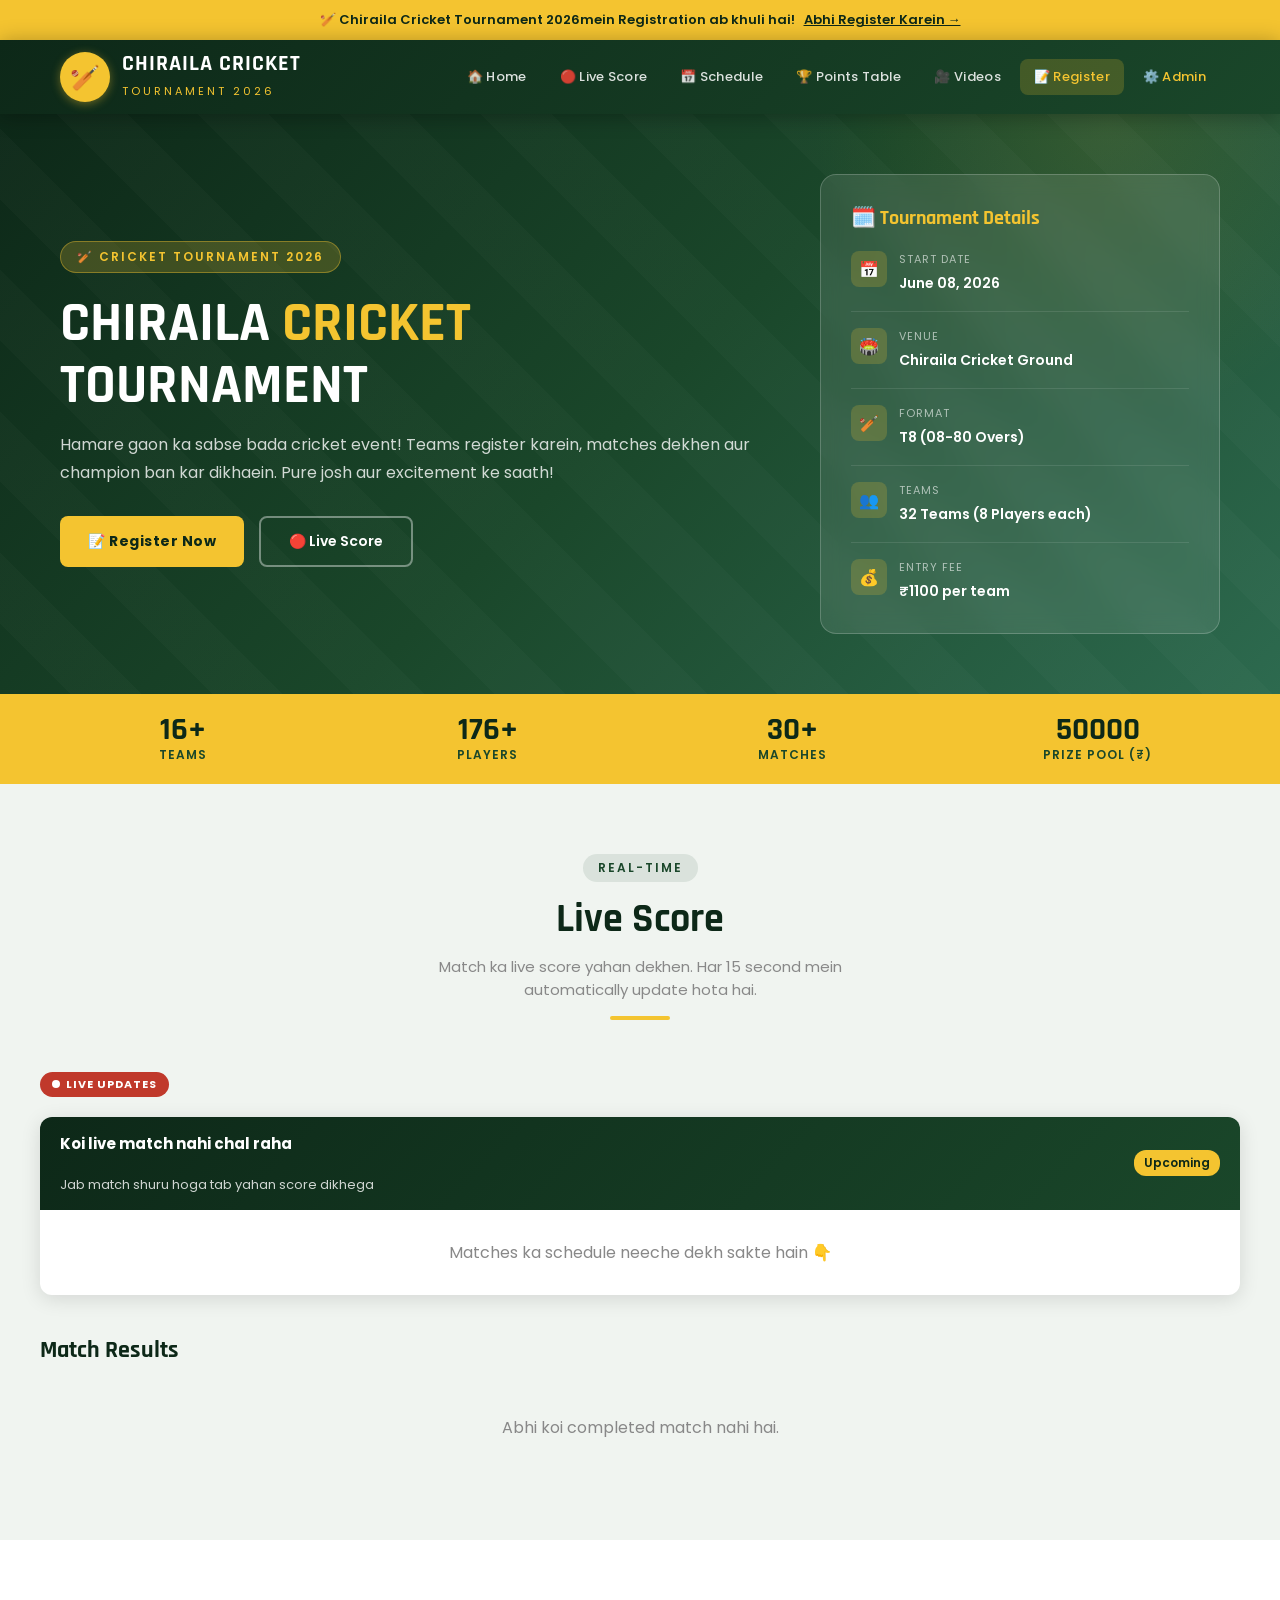
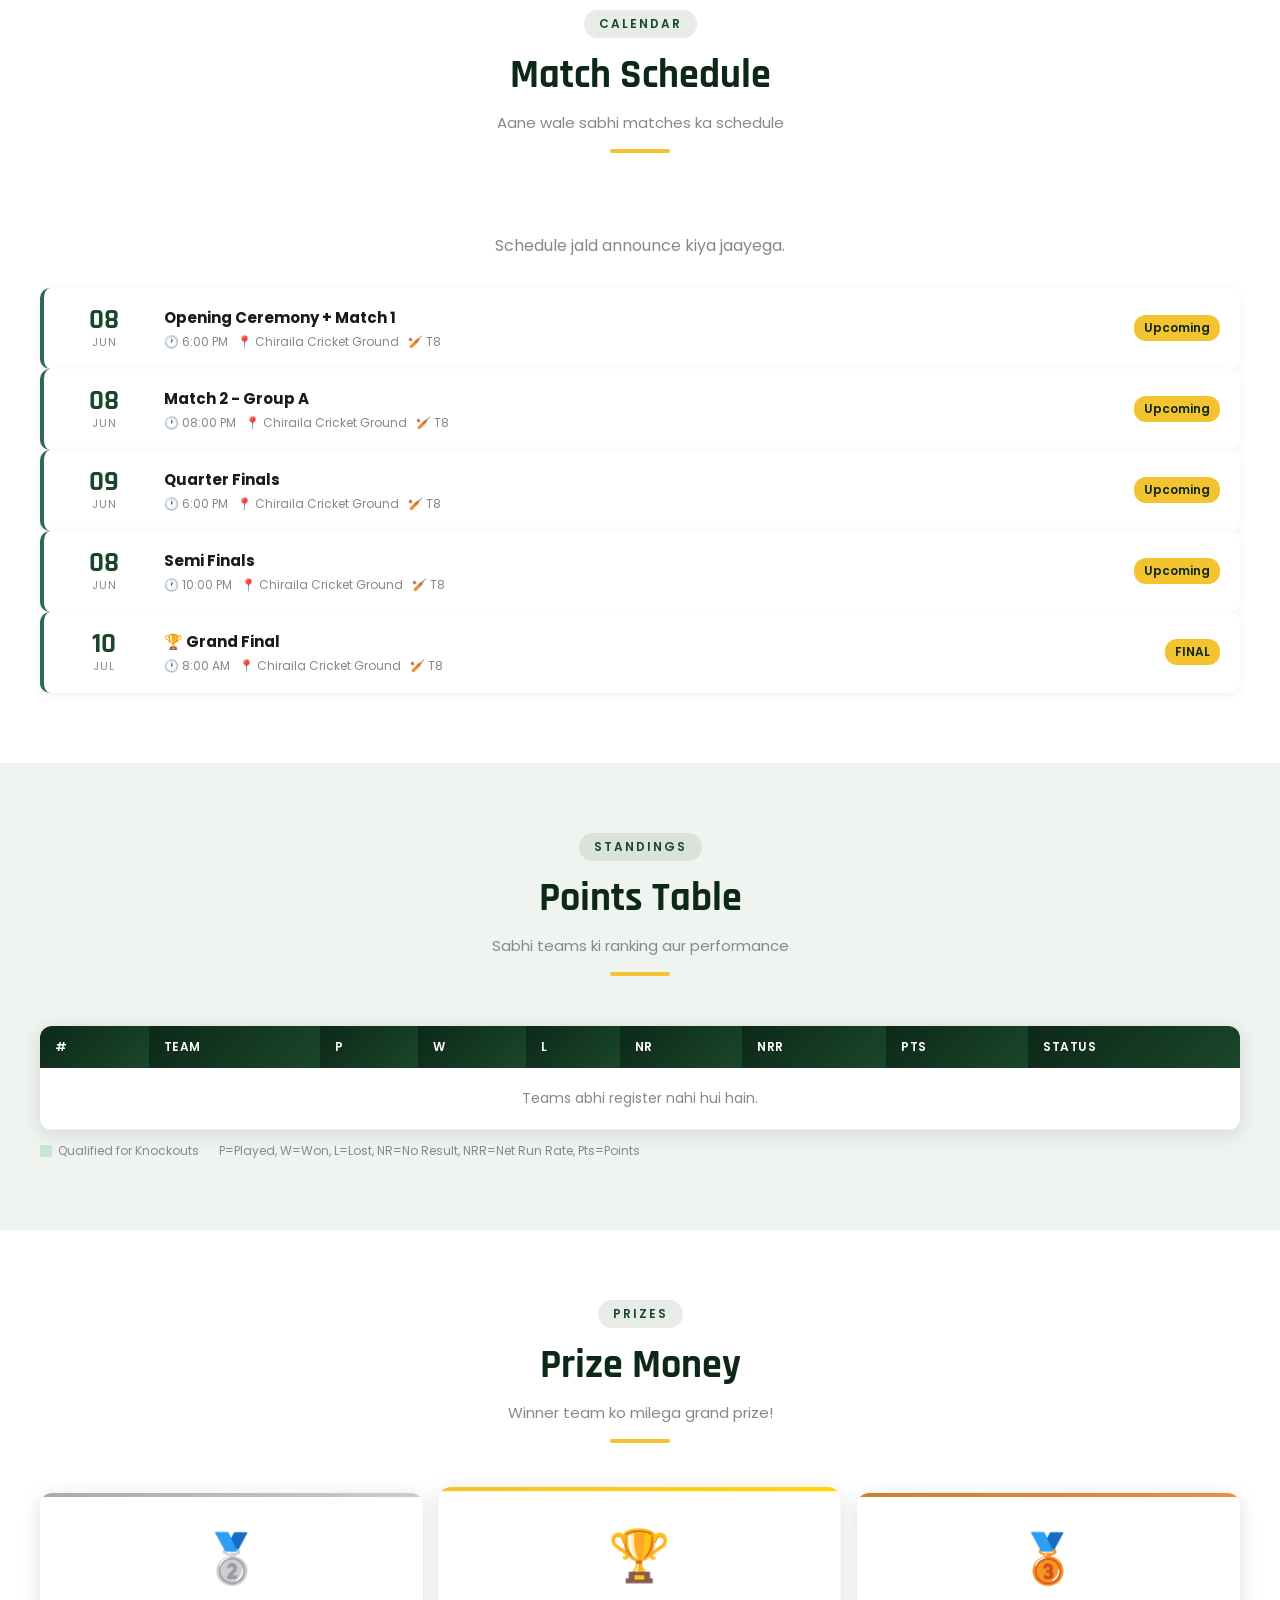
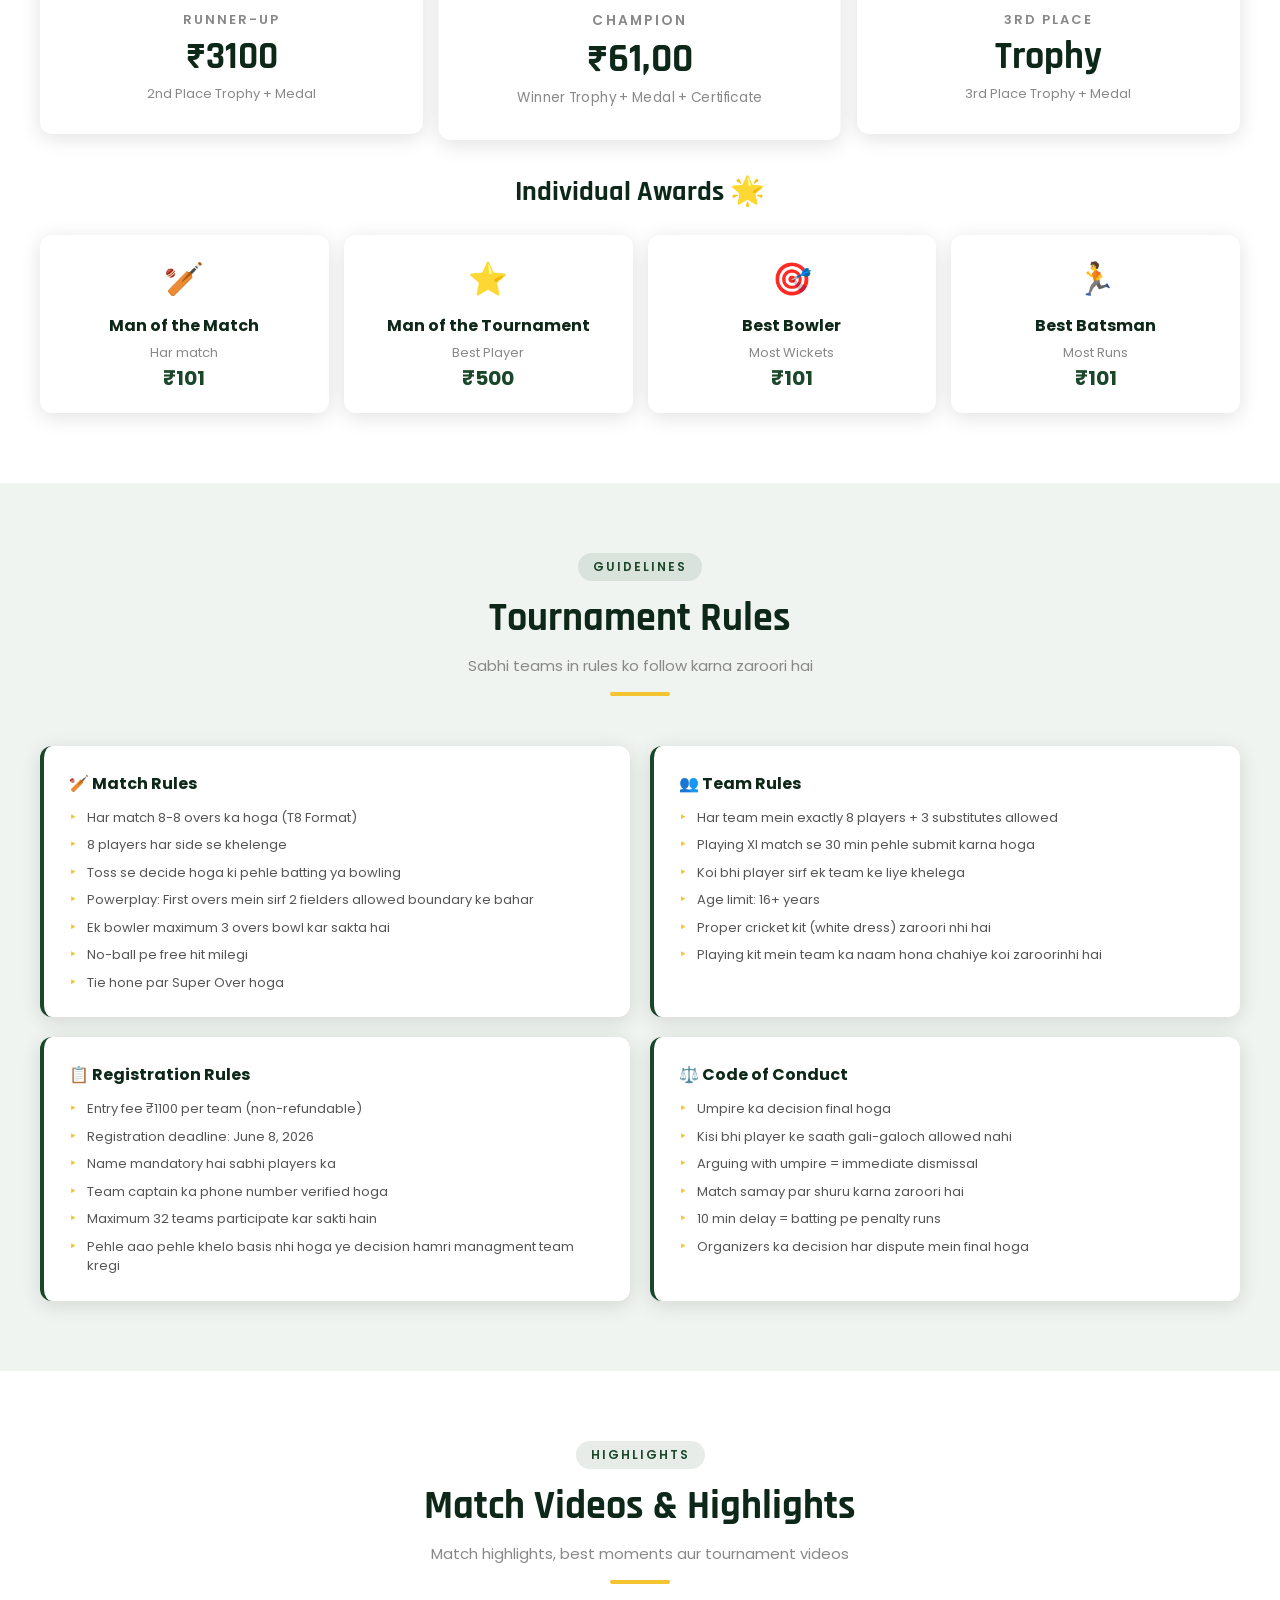
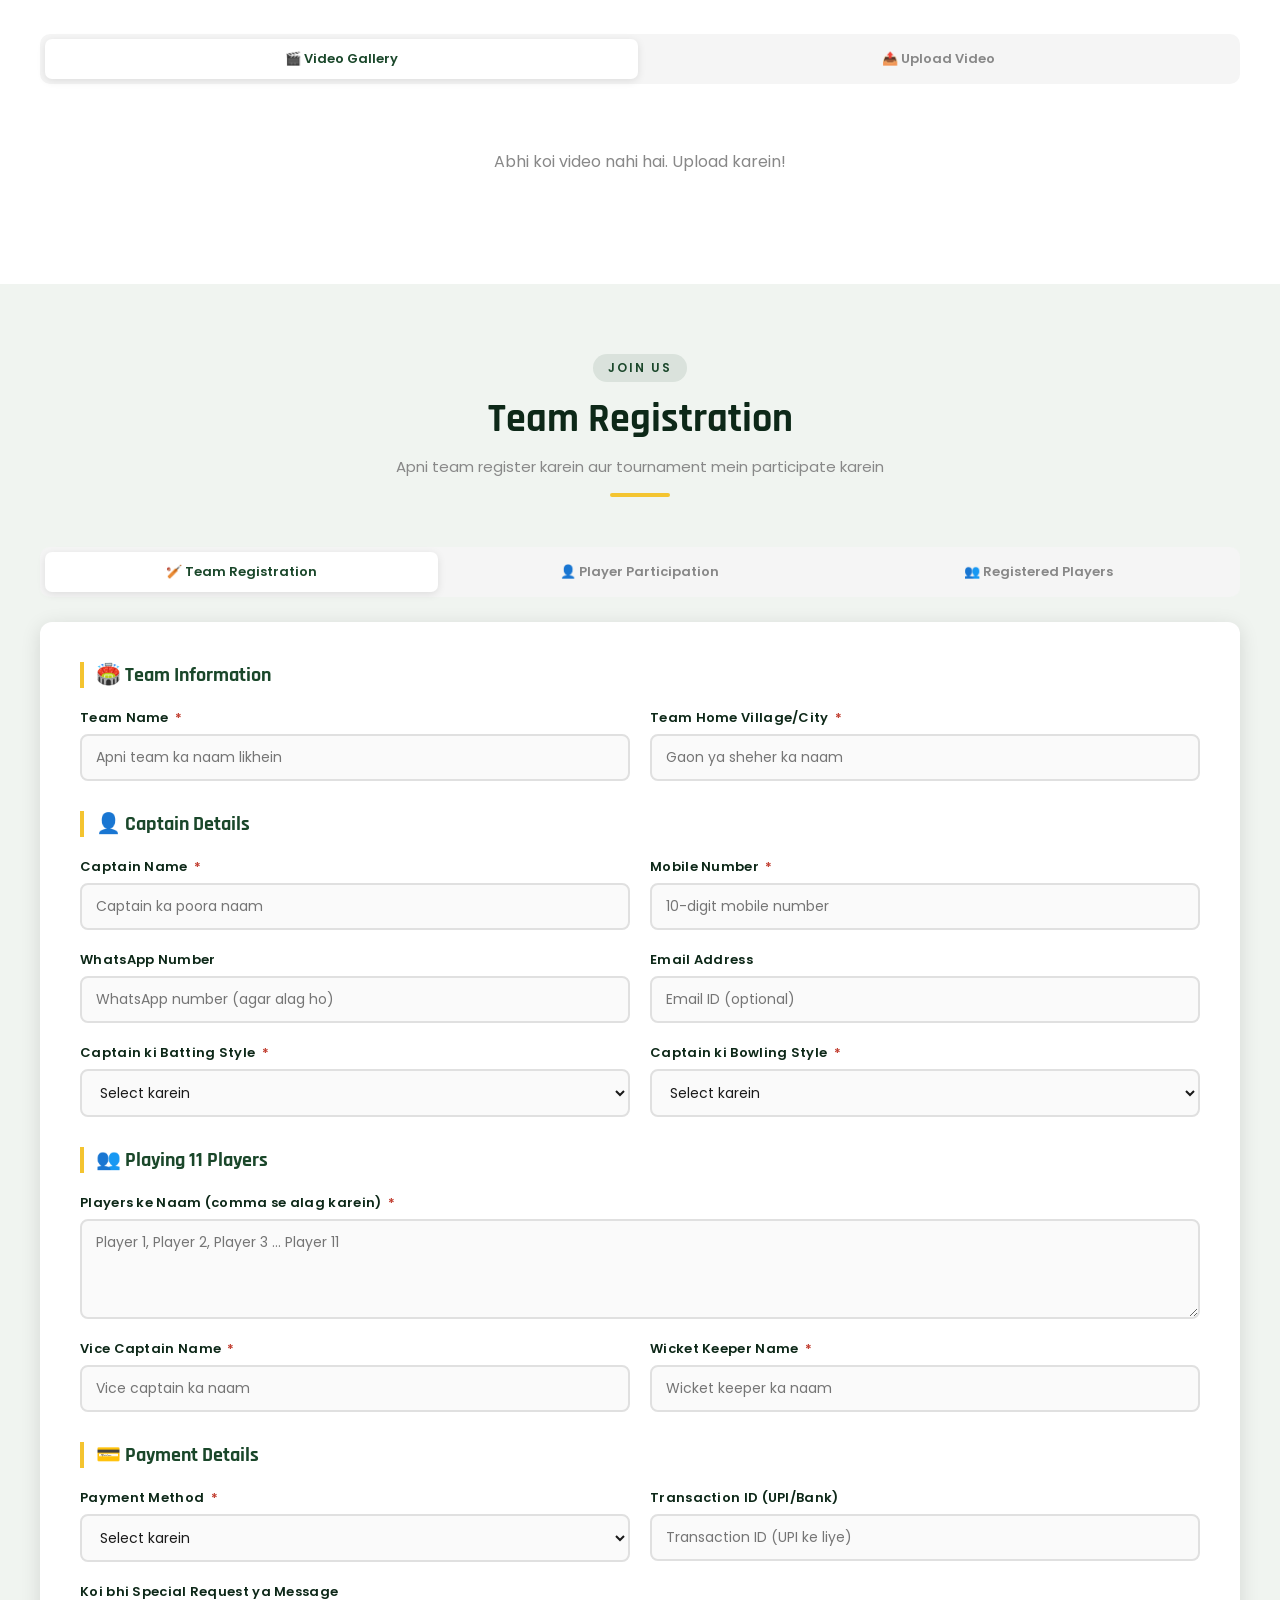
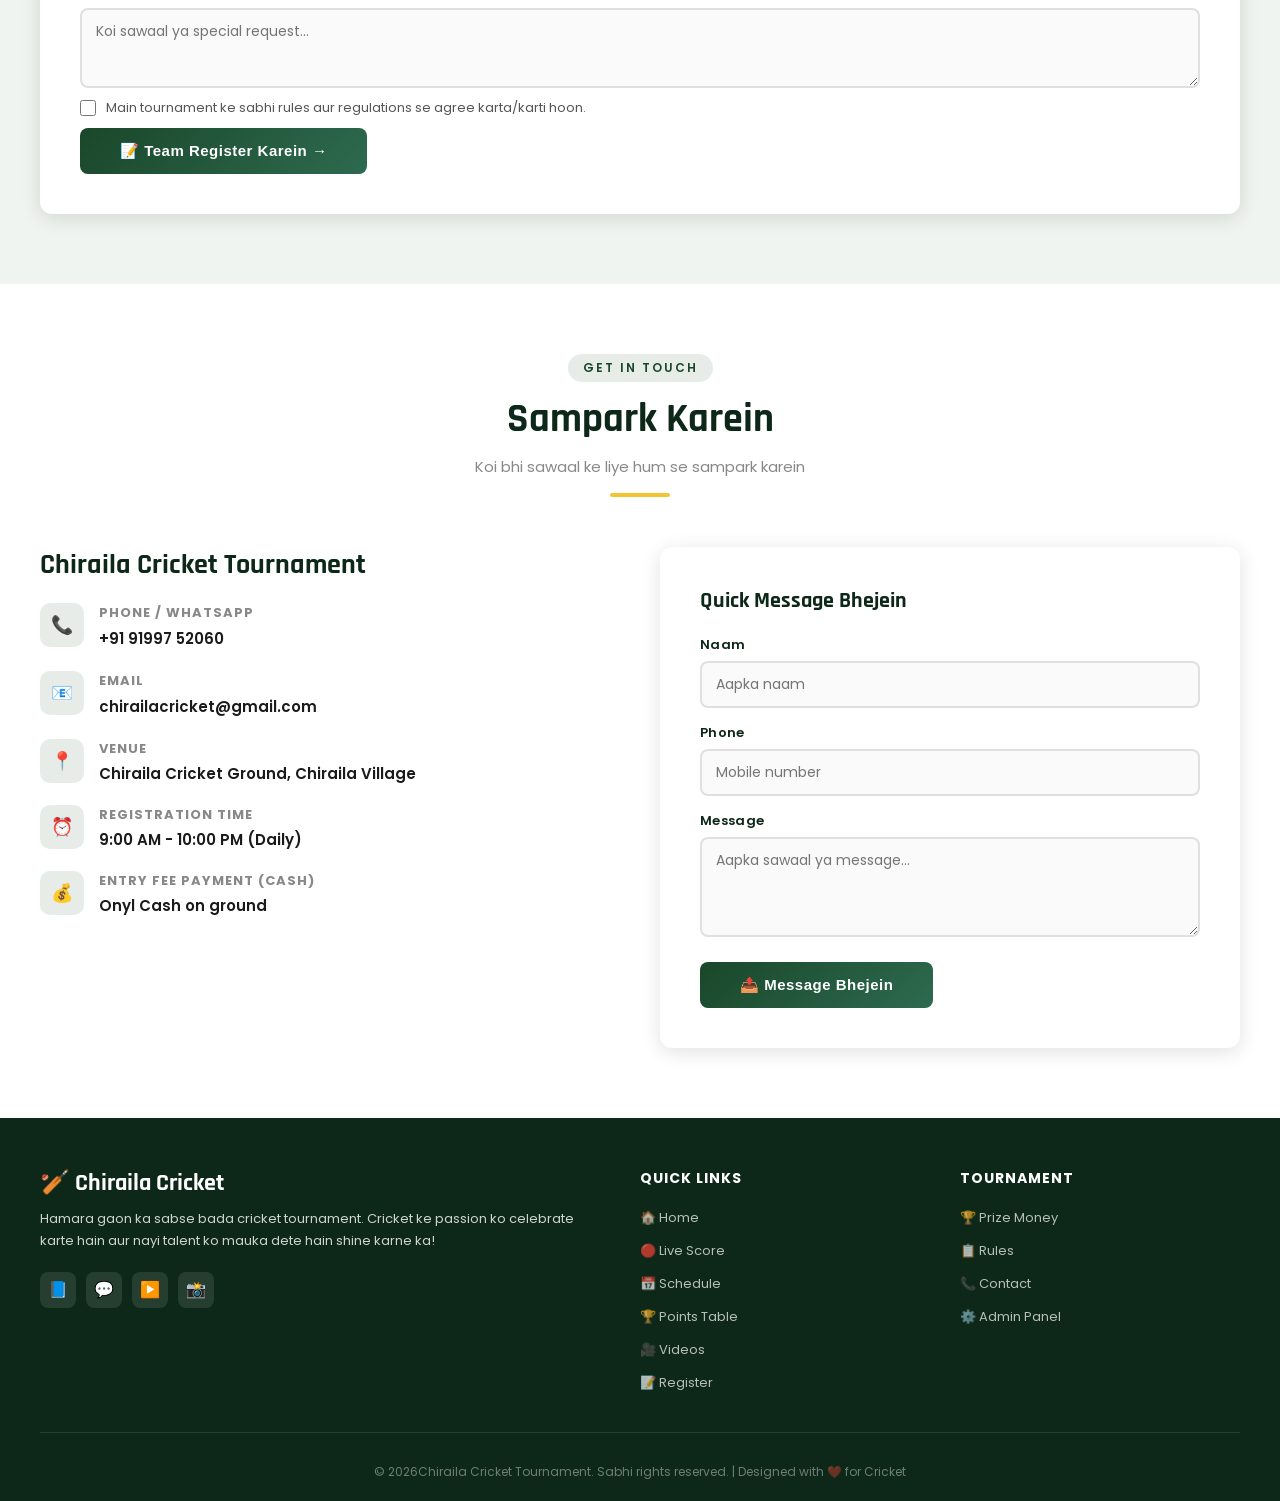
==== index.html @ 3ef4a29c "Initial commit: Chiraila Cricket Tournament 2026 website - Homepage with live score, schedule, point" ====
<!DOCTYPE html>
<html lang="hi">
<head>
  <meta charset="UTF-8" />
  <meta name="viewport" content="width=device-width, initial-scale=1.0" />
  <title>Chiraila Cricket Tournament 2026</title>
  <link rel="stylesheet" href="style.css" />
  <link rel="icon" href="data:image/svg+xml,<svg xmlns='http://www.w3.org/2000/svg' viewBox='0 0 100 100'><text y='.9em' font-size='90'>🏏</text></svg>" />
</head>
<body>

<!-- ANNOUNCE BAR -->
<div class="announce-bar">
  🏏 Chiraila Cricket Tournament 2026mein Registration ab khuli hai! &nbsp;
  <a href="#register">Abhi Register Karein →</a>
</div>

<!-- NAVBAR -->
<nav class="navbar">
  <div class="nav-container">
    <a href="index.html" class="nav-logo">
      <div class="logo-icon">🏏</div>
      <div class="logo-text">
        <h1>CHIRAILA CRICKET</h1>
        <span>Tournament 2026</span>
      </div>
    </a>
    <ul class="nav-menu">
      <li><a href="#home" class="active">🏠 Home</a></li>
      <li><a href="#live">🔴 Live Score</a></li>
      <li><a href="#schedule">📅 Schedule</a></li>
      <li><a href="#points">🏆 Points Table</a></li>
      <li><a href="#videos">🎥 Videos</a></li>
      <li><a href="#register">📝 Register</a></li>
      <li><a href="admin.html" style="color:#f4c430">⚙️ Admin</a></li>
    </ul>
    <div class="hamburger">
      <span></span><span></span><span></span>
    </div>
  </div>
</nav>

<!-- HERO SECTION -->
<section class="hero" id="home">
  <div class="hero-pattern"></div>
  <div class="hero-content">
    <div class="hero-text">
      <div class="hero-badge">🏏 Cricket Tournament 2026</div>
      <h1>CHIRAILA <span>CRICKET</span><br>TOURNAMENT</h1>
      <p>Hamare gaon ka sabse bada cricket event! Teams register karein, matches dekhen aur champion ban kar dikhaein. Pure josh aur excitement ke saath!</p>
      <div class="hero-buttons">
        <a href="#register" class="btn-primary">📝 Register Now</a>
        <a href="#live" class="btn-secondary">🔴 Live Score</a>
      </div>
    </div>
    <div class="hero-card">
      <h3>🗓️ Tournament Details</h3>
      <div class="info-item">
        <div class="info-icon">📅</div>
        <div class="info-text">
          <label>Start Date</label>
          <span>June 08, 2026</span>
        </div>
      </div>
      <div class="info-item">
        <div class="info-icon">🏟️</div>
        <div class="info-text">
          <label>Venue</label>
          <span>Chiraila Cricket Ground</span>
        </div>
      </div>
      <div class="info-item">
        <div class="info-icon">🏏</div>
        <div class="info-text">
          <label>Format</label>
          <span>T8 (08-80 Overs)</span>
        </div>
      </div>
      <div class="info-item">
        <div class="info-icon">👥</div>
        <div class="info-text">
          <label>Teams</label>
          <span>32 Teams (8 Players each)</span>
        </div>
      </div>
      <div class="info-item">
        <div class="info-icon">💰</div>
        <div class="info-text">
          <label>Entry Fee</label>
          <span>₹1100 per team</span>
        </div>
      </div>
    </div>
  </div>
</section>

<!-- STATS BAR -->
<div class="stats-bar">
  <div class="stats-container">
    <div class="stat-item">
      <div class="stat-number" data-count="16" data-suffix="+">0</div>
      <div class="stat-label">Teams</div>
    </div>
    <div class="stat-item">
      <div class="stat-number" data-count="176" data-suffix="+">0</div>
      <div class="stat-label">Players</div>
    </div>
    <div class="stat-item">
      <div class="stat-number" data-count="30" data-suffix="+">0</div>
      <div class="stat-label">Matches</div>
    </div>
    <div class="stat-item">
      <div class="stat-number" data-count="50000">0</div>
      <div class="stat-label">Prize Pool (₹)</div>
    </div>
  </div>
</div>

<!-- LIVE SCORE SECTION -->
<section class="section" id="live">
  <div class="container">
    <div class="section-header">
      <span class="section-tag">Real-Time</span>
      <h2>Live Score</h2>
      <p>Match ka live score yahan dekhen. Har 15 second mein automatically update hota hai.</p>
      <div class="divider"></div>
    </div>

    <div class="live-badge">
      <div class="live-dot"></div>
      LIVE UPDATES
    </div>

    <div id="liveScores">
      <!-- Loaded by JS -->
    </div>

    <div class="tabs-wrapper" style="margin-top:40px">
      <div class="section-header" style="text-align:left;margin-bottom:20px">
        <h3 style="font-family:'Rajdhani',sans-serif;font-size:24px;color:var(--primary-dark)">Match Results</h3>
      </div>
      <div id="allMatches">
        <!-- Loaded by JS -->
      </div>
    </div>
  </div>
</section>

<!-- SCHEDULE SECTION -->
<section class="section section-alt" id="schedule">
  <div class="container">
    <div class="section-header">
      <span class="section-tag">Calendar</span>
      <h2>Match Schedule</h2>
      <p>Aane wale sabhi matches ka schedule</p>
      <div class="divider"></div>
    </div>
    <div class="schedule-list" id="scheduleList">
      <!-- Loaded by JS, default shown if empty -->
    </div>

    <!-- Default schedule if none in localStorage -->
    <div id="defaultSchedule">
      <div class="schedule-item">
        <div class="schedule-date">
          <div class="day">08</div>
          <div class="month">Jun</div>
        </div>
        <div class="schedule-match">
          <h4>Opening Ceremony + Match 1</h4>
          <p>🕐 6:00 PM &nbsp; 📍 Chiraila Cricket Ground &nbsp; 🏏 T8</p>
        </div>
        <span class="match-status status-upcoming">Upcoming</span>
      </div>
      <div class="schedule-item">
        <div class="schedule-date">
          <div class="day">08</div>
          <div class="month">Jun</div>
        </div>
        <div class="schedule-match">
          <h4>Match 2 - Group A</h4>
          <p>🕐 08:00 PM &nbsp; 📍 Chiraila Cricket Ground &nbsp; 🏏 T8</p>
        </div>
        <span class="match-status status-upcoming">Upcoming</span>
      </div>
      <div class="schedule-item">
        <div class="schedule-date">
          <div class="day">09</div>
          <div class="month">Jun</div>
        </div>
        <div class="schedule-match">
          <h4>Quarter Finals</h4>
          <p>🕐 6:00 PM &nbsp; 📍 Chiraila Cricket Ground &nbsp; 🏏 T8</p>
        </div>
        <span class="match-status status-upcoming">Upcoming</span>
      </div>
      <div class="schedule-item">
        <div class="schedule-date">
          <div class="day">08</div>
          <div class="month">Jun</div>
        </div>
        <div class="schedule-match">
          <h4>Semi Finals</h4>
          <p>🕐 10:00 PM &nbsp; 📍 Chiraila Cricket Ground &nbsp; 🏏 T8</p>
        </div>
        <span class="match-status status-upcoming">Upcoming</span>
      </div>
      <div class="schedule-item">
        <div class="schedule-date">
          <div class="day">10</div>
          <div class="month">Jul</div>
        </div>
        <div class="schedule-match">
          <h4>🏆 Grand Final</h4>
          <p>🕐 8:00 AM &nbsp; 📍 Chiraila Cricket Ground &nbsp; 🏏 T8</p>
        </div>
        <span class="match-status status-upcoming">FINAL</span>
      </div>
    </div>
  </div>
</section>

<!-- POINTS TABLE -->
<section class="section" id="points">
  <div class="container">
    <div class="section-header">
      <span class="section-tag">Standings</span>
      <h2>Points Table</h2>
      <p>Sabhi teams ki ranking aur performance</p>
      <div class="divider"></div>
    </div>
    <div class="form-card" style="padding:0;overflow:hidden">
      <table class="points-table">
        <thead>
          <tr>
            <th>#</th>
            <th>Team</th>
            <th>P</th>
            <th>W</th>
            <th>L</th>
            <th>NR</th>
            <th>NRR</th>
            <th>Pts</th>
            <th>Status</th>
          </tr>
        </thead>
        <tbody id="pointsTableBody">
          <tr>
            <td colspan="9" style="text-align:center;color:#888;padding:30px">
              Teams register hone ke baad points table yahan dikhega.<br>
              <a href="admin.html" style="color:var(--primary)">Admin panel</a> se teams add karein.
            </td>
          </tr>
        </tbody>
      </table>
    </div>
    <div style="margin-top:12px;font-size:12px;color:#888;display:flex;gap:20px;align-items:center">
      <span style="display:flex;align-items:center;gap:6px"><span style="width:12px;height:12px;background:rgba(39,174,96,0.2);border-radius:2px;display:inline-block"></span> Qualified for Knockouts</span>
      <span>P=Played, W=Won, L=Lost, NR=No Result, NRR=Net Run Rate, Pts=Points</span>
    </div>
  </div>
</section>

<!-- PRIZE SECTION -->
<section class="section section-alt" id="prize">
  <div class="container">
    <div class="section-header">
      <span class="section-tag">Prizes</span>
      <h2>Prize Money</h2>
      <p>Winner team ko milega grand prize!</p>
      <div class="divider"></div>
    </div>
    <div class="prize-grid">
      <div class="prize-card silver">
        <div class="prize-trophy">🥈</div>
        <div class="prize-position">Runner-Up</div>
        <div class="prize-amount">₹3100</div>
        <div class="prize-desc">2nd Place Trophy + Medal</div>
      </div>
      <div class="prize-card gold" style="transform:scale(1.05)">
        <div class="prize-trophy">🏆</div>
        <div class="prize-position">Champion</div>
        <div class="prize-amount">₹61,00</div>
        <div class="prize-desc">Winner Trophy + Medal + Certificate</div>
      </div>
      <div class="prize-card bronze">
        <div class="prize-trophy">🥉</div>
        <div class="prize-position">3rd Place</div>
        <div class="prize-amount">Trophy</div>
        <div class="prize-desc">3rd Place Trophy + Medal</div>
      </div>
    </div>

    <!-- Individual Awards -->
    <div style="margin-top:40px">
      <h3 style="font-family:'Rajdhani',sans-serif;font-size:28px;text-align:center;color:var(--primary-dark);margin-bottom:25px">Individual Awards 🌟</h3>
      <div style="display:grid;grid-template-columns:repeat(auto-fit,minmax(200px,1fr));gap:15px">
        <div class="form-card" style="padding:20px;text-align:center">
          <div style="font-size:32px;margin-bottom:10px">🏏</div>
          <h4 style="color:var(--primary-dark);margin-bottom:5px">Man of the Match</h4>
          <p style="font-size:13px;color:#888">Har match</p>
          <div style="font-size:20px;font-weight:700;color:var(--primary)">₹101</div>
        </div>
        <div class="form-card" style="padding:20px;text-align:center">
          <div style="font-size:32px;margin-bottom:10px">⭐</div>
          <h4 style="color:var(--primary-dark);margin-bottom:5px">Man of the Tournament</h4>
          <p style="font-size:13px;color:#888">Best Player</p>
          <div style="font-size:20px;font-weight:700;color:var(--primary)">₹500</div>
        </div>
        <div class="form-card" style="padding:20px;text-align:center">
          <div style="font-size:32px;margin-bottom:10px">🎯</div>
          <h4 style="color:var(--primary-dark);margin-bottom:5px">Best Bowler</h4>
          <p style="font-size:13px;color:#888">Most Wickets</p>
          <div style="font-size:20px;font-weight:700;color:var(--primary)">₹101</div>
        </div>
        <div class="form-card" style="padding:20px;text-align:center">
          <div style="font-size:32px;margin-bottom:10px">🏃</div>
          <h4 style="color:var(--primary-dark);margin-bottom:5px">Best Batsman</h4>
          <p style="font-size:13px;color:#888">Most Runs</p>
          <div style="font-size:20px;font-weight:700;color:var(--primary)">₹101</div>
        </div>
      </div>
    </div>
  </div>
</section>

<!-- RULES SECTION -->
<section class="section" id="rules">
  <div class="container">
    <div class="section-header">
      <span class="section-tag">Guidelines</span>
      <h2>Tournament Rules</h2>
      <p>Sabhi teams in rules ko follow karna zaroori hai</p>
      <div class="divider"></div>
    </div>
    <div class="rules-grid">
      <div class="rule-card">
        <h3>🏏 Match Rules</h3>
        <ul>
          <li>Har match 8-8 overs ka hoga (T8 Format)</li>
          <li>8 players har side se khelenge</li>
          <li>Toss se decide hoga ki pehle batting ya bowling</li>
          <li>Powerplay: First  overs mein sirf 2 fielders allowed boundary ke bahar</li>
          <li>Ek bowler maximum 3 overs bowl kar sakta hai</li>
          <li>No-ball pe free hit milegi</li>
          <li>Tie hone par Super Over hoga</li>
        </ul>
      </div>
      <div class="rule-card">
        <h3>👥 Team Rules</h3>
        <ul>
          <li>Har team mein exactly 8 players + 3 substitutes allowed</li>
          <li>Playing XI match se 30 min pehle submit karna hoga</li>
          <li>Koi bhi player sirf ek team ke liye khelega</li>
          <li>Age limit: 16+ years</li>
          <li>Proper cricket kit (white dress) zaroori nhi hai</li>
          <li>Playing kit mein team ka naam hona chahiye koi zaroorinhi hai</li>
        </ul>
      </div>
      <div class="rule-card">
        <h3>📋 Registration Rules</h3>
        <ul>
          <li>Entry fee ₹1100 per team (non-refundable)</li>
          <li>Registration deadline: June 8, 2026</li>
          <li>Name mandatory hai sabhi players ka</li>
          <li>Team captain ka phone number verified hoga</li>
          <li>Maximum 32 teams participate kar sakti hain</li>
          <li>Pehle aao pehle khelo basis nhi hoga ye decision  hamri managment team kregi</li>
        </ul>
      </div>
      <div class="rule-card">
        <h3>⚖️ Code of Conduct</h3>
        <ul>
          <li>Umpire ka decision final hoga</li>
          <li>Kisi bhi player ke saath gali-galoch allowed nahi</li>
          <li>Arguing with umpire = immediate dismissal</li>
          <li>Match samay par shuru karna zaroori hai</li>
          <li>10 min delay = batting pe penalty runs</li>
          <li>Organizers ka decision har dispute mein final hoga</li>
        </ul>
      </div>
    </div>
  </div>
</section>

<!-- VIDEO SECTION -->
<section class="section section-alt" id="videos">
  <div class="container">
    <div class="section-header">
      <span class="section-tag">Highlights</span>
      <h2>Match Videos & Highlights</h2>
      <p>Match highlights, best moments aur tournament videos</p>
      <div class="divider"></div>
    </div>

    <div class="tabs-wrapper">
      <div class="tabs">
        <button class="tab-btn active" data-tab="tab-gallery">🎬 Video Gallery</button>
        <button class="tab-btn" data-tab="tab-upload">📤 Upload Video</button>
      </div>

      <div id="tab-gallery" class="tab-content active">
        <div class="video-grid" id="videoGallery">
          <!-- Loaded by JS -->
        </div>
      </div>

      <div id="tab-upload" class="tab-content">
        <div class="form-card">
          <div class="form-section-title">📤 Video Upload Karein</div>
          <div class="form-grid">
            <div class="form-group">
              <label>Video Title <span class="required">*</span></label>
              <input type="text" id="videoTitle" placeholder="e.g., Match 1 Highlights - Team A vs Team B" />
            </div>
            <div class="form-group">
              <label>Match Name</label>
              <input type="text" id="videoMatch" placeholder="e.g., Quarter Final" />
            </div>
          </div>
          <div class="upload-zone" id="uploadZone" style="margin-top:20px">
            <input type="file" id="videoInput" accept="video/*" multiple />
            <div class="upload-icon">🎥</div>
            <h3>Video Drag & Drop karein ya Click karein</h3>
            <p>MP4, AVI, MOV supported · Max size: 500MB per video</p>
          </div>
          <div class="success-msg" id="videoSuccess">
            ✅ Video successfully upload ho gaya!
          </div>
        </div>
      </div>
    </div>
  </div>
</section>

<!-- REGISTRATION FORM -->
<section class="section" id="register">
  <div class="container">
    <div class="section-header">
      <span class="section-tag">Join Us</span>
      <h2>Team Registration</h2>
      <p>Apni team register karein aur tournament mein participate karein</p>
      <div class="divider"></div>
    </div>

    <div class="tabs-wrapper">
      <div class="tabs">
        <button class="tab-btn active" data-tab="tab-team">🏏 Team Registration</button>
        <button class="tab-btn" data-tab="tab-player">👤 Player Participation</button>
        <button class="tab-btn" data-tab="tab-registered">👥 Registered Players</button>
      </div>

      <!-- TEAM REGISTRATION -->
      <div id="tab-team" class="tab-content active">
        <div class="form-card">
          <form id="registrationForm">
            <div class="form-section-title">🏟️ Team Information</div>
            <div class="form-grid">
              <div class="form-group">
                <label>Team Name <span class="required">*</span></label>
                <input type="text" name="teamName" placeholder="Apni team ka naam likhein" required />
              </div>
              <div class="form-group">
                <label>Team Home Village/City <span class="required">*</span></label>
                <input type="text" name="teamCity" placeholder="Gaon ya sheher ka naam" required />
              </div>
            </div>

            <div class="form-section-title">👤 Captain Details</div>
            <div class="form-grid">
              <div class="form-group">
                <label>Captain Name <span class="required">*</span></label>
                <input type="text" name="captainName" placeholder="Captain ka poora naam" required />
              </div>
              <div class="form-group">
                <label>Mobile Number <span class="required">*</span></label>
                <input type="tel" name="captainPhone" placeholder="10-digit mobile number" pattern="[0-9]{10}" required />
              </div>
              <div class="form-group">
                <label>WhatsApp Number</label>
                <input type="tel" name="whatsapp" placeholder="WhatsApp number (agar alag ho)" />
              </div>
              <div class="form-group">
                <label>Email Address</label>
                <input type="email" name="email" placeholder="Email ID (optional)" />
              </div>
              <div class="form-group">
                <label>Captain ki Batting Style <span class="required">*</span></label>
                <select name="battingStyle" required>
                  <option value="">Select karein</option>
                  <option value="Right Hand">Right Hand</option>
                  <option value="Left Hand">Left Hand</option>
                </select>
              </div>
              <div class="form-group">
                <label>Captain ki Bowling Style <span class="required">*</span></label>
                <select name="bowlingStyle" required>
                  <option value="">Select karein</option>
                  <option value="Right Arm Fast">Right Arm Fast</option>
                  <option value="Right Arm Medium">Right Arm Medium</option>
                  <option value="Right Arm Off Spin">Right Arm Off Spin</option>
                  <option value="Right Arm Leg Spin">Right Arm Leg Spin</option>
                  <option value="Left Arm Fast">Left Arm Fast</option>
                  <option value="Left Arm Medium">Left Arm Medium</option>
                  <option value="Left Arm Spin">Left Arm Spin</option>
                  <option value="Non Bowler">Non Bowler</option>
                </select>
              </div>
            </div>

            <div class="form-section-title">👥 Playing 11 Players</div>
            <div class="form-grid">
              <div class="form-group full-width">
                <label>Players ke Naam (comma se alag karein) <span class="required">*</span></label>
                <textarea name="players" placeholder="Player 1, Player 2, Player 3 ... Player 11" required></textarea>
              </div>
              <div class="form-group">
                <label>Vice Captain Name <span class="required">*</span></label>
                <input type="text" name="viceCaptain" placeholder="Vice captain ka naam" required />
              </div>
              <div class="form-group">
                <label>Wicket Keeper Name <span class="required">*</span></label>
                <input type="text" name="wicketKeeper" placeholder="Wicket keeper ka naam" required />
              </div>
            </div>

            <div class="form-section-title">💳 Payment Details</div>
            <div class="form-grid">
              <div class="form-group">
                <label>Payment Method <span class="required">*</span></label>
                <select name="paymentMethod" required>
                  <option value="">Select karein</option>
                  <option value="UPI">UPI / GPay / PhonePe</option>
                  <option value="Cash">Cash (Ground par aa kar)</option>
                  <option value="Bank Transfer">Bank Transfer</option>
                </select>
              </div>
              <div class="form-group">
                <label>Transaction ID (UPI/Bank)</label>
                <input type="text" name="txnId" placeholder="Transaction ID (UPI ke liye)" />
              </div>
              <div class="form-group full-width">
                <label>Koi bhi Special Request ya Message</label>
                <textarea name="message" placeholder="Koi sawaal ya special request..." style="min-height:80px"></textarea>
              </div>
            </div>

            <div style="display:flex;align-items:center;gap:10px;margin-top:10px">
              <input type="checkbox" id="terms" name="terms" required style="width:16px;height:16px;accent-color:var(--primary)">
              <label for="terms" style="font-size:13px;color:#555">Main tournament ke sabhi rules aur regulations se agree karta/karti hoon.</label>
            </div>

            <button type="submit" class="btn-submit">
              📝 Team Register Karein &rarr;
            </button>
          </form>
          <div class="success-msg" id="regSuccess">
            ✅ Registration successful ho gaya! Aapko call ya WhatsApp karke confirm kiya jaayega.
          </div>
        </div>
      </div>

      <!-- PLAYER PARTICIPATION -->
      <div id="tab-player" class="tab-content">
        <div class="form-card">
          <form id="participationForm">
            <div class="form-section-title">👤 Player Information</div>
            <div class="form-grid">
              <div class="form-group">
                <label>Player ka Poora Naam <span class="required">*</span></label>
                <input type="text" name="playerName" placeholder="Apna poora naam likhein" required />
              </div>
              <div class="form-group">
                <label>Date of Birth <span class="required">*</span></label>
                <input type="date" name="dob" required />
              </div>
              <div class="form-group">
                <label>Mobile Number <span class="required">*</span></label>
                <input type="tel" name="phone" placeholder="10-digit number" pattern="[0-9]{10}" required />
              </div>
              <div class="form-group">
                <label>Village / City <span class="required">*</span></label>
                <input type="text" name="city" placeholder="Apne gaon ya sheher ka naam" required />
              </div>
              <div class="form-group">
                <label>Player Role <span class="required">*</span></label>
                <select name="role" required>
                  <option value="">Select karein</option>
                  <option value="Batsman">Batsman (Balla)</option>
                  <option value="Bowler">Bowler (Gend)</option>
                  <option value="All-Rounder">All-Rounder</option>
                  <option value="Wicket Keeper">Wicket Keeper</option>
                  <option value="Wicket Keeper Batsman">Wicket Keeper + Batsman</option>
                </select>
              </div>
              <div class="form-group">
                <label>Batting Style <span class="required">*</span></label>
                <select name="battingStyle" required>
                  <option value="">Select karein</option>
                  <option value="Right Hand">Right Hand Bat</option>
                  <option value="Left Hand">Left Hand Bat</option>
                </select>
              </div>
              <div class="form-group">
                <label>Bowling Style</label>
                <select name="bowlingStyle">
                  <option value="">Select karein</option>
                  <option value="Right Arm Fast">Right Arm Fast</option>
                  <option value="Right Arm Medium">Right Arm Medium</option>
                  <option value="Right Arm Off Spin">Right Arm Off Spin</option>
                  <option value="Left Arm Spin">Left Arm Spin</option>
                  <option value="Non Bowler">Non Bowler</option>
                </select>
              </div>
              <div class="form-group">
                <label>Jersey Number (Pasandida)</label>
                <input type="number" name="jerseyNumber" placeholder="1-99" min="1" max="99" />
              </div>
              <div class="form-group full-width">
                <label>Pichle Tournaments ka Experience</label>
                <textarea name="experience" placeholder="Pehle kahan kahan khela hai, koi special achievement..." style="min-height:80px"></textarea>
              </div>
              <div class="form-group full-width">
                <label>Apni Team hai ya Individual Entry? <span class="required">*</span></label>
                <select name="entryType" required>
                  <option value="">Select karein</option>
                  <option value="With Team">Meri team already registered hai</option>
                  <option value="Need Team">Mujhe team chahiye (organizer assign karega)</option>
                  <option value="Register Team">Main nai team register karna chahta hoon</option>
                </select>
              </div>
              <div class="form-group">
                <label>Existing Team Name (agar hai)</label>
                <input type="text" name="existingTeam" placeholder="Apni team ka naam (agar already registered)" />
              </div>
            </div>

            <div style="display:flex;align-items:center;gap:10px;margin-top:10px">
              <input type="checkbox" id="terms2" name="terms" required style="width:16px;height:16px;accent-color:var(--primary)">
              <label for="terms2" style="font-size:13px;color:#555">Main tournament ke sabhi rules se agree karta/karti hoon.</label>
            </div>

            <button type="submit" class="btn-submit">
              🏏 Participation Submit Karein &rarr;
            </button>
          </form>
          <div class="success-msg" id="partSuccess">
            ✅ Aapki participation request submit ho gayi! Organizer aapse contact karega.
          </div>
        </div>
      </div>

      <!-- REGISTERED PLAYERS -->
      <div id="tab-registered" class="tab-content">
        <div class="players-grid" id="playersGrid">
          <!-- Loaded by JS -->
        </div>
      </div>
    </div>
  </div>
</section>

<!-- CONTACT SECTION -->
<section class="section section-alt" id="contact">
  <div class="container">
    <div class="section-header">
      <span class="section-tag">Get In Touch</span>
      <h2>Sampark Karein</h2>
      <p>Koi bhi sawaal ke liye hum se sampark karein</p>
      <div class="divider"></div>
    </div>
    <div class="contact-grid">
      <div class="contact-info">
        <h3>Chiraila Cricket Tournament</h3>
        <div class="contact-item">
          <div class="contact-item-icon">📞</div>
          <div class="contact-item-text">
            <h4>Phone / WhatsApp</h4>
            <a href="tel:+919876543210">+91 91997 52060</a>
          </div>
        </div>
        <div class="contact-item">
          <div class="contact-item-icon">📧</div>
          <div class="contact-item-text">
            <h4>Email</h4>
            <a href="mailto:chirailacricket@gmail.com">chirailacricket@gmail.com</a>
          </div>
        </div>
        <div class="contact-item">
          <div class="contact-item-icon">📍</div>
          <div class="contact-item-text">
            <h4>Venue</h4>
            <p>Chiraila Cricket Ground, Chiraila Village</p>
          </div>
        </div>
        <div class="contact-item">
          <div class="contact-item-icon">⏰</div>
          <div class="contact-item-text">
            <h4>Registration Time</h4>
            <p>9:00 AM - 10:00 PM (Daily)</p>
          </div>
        </div>
        <div class="contact-item">
          <div class="contact-item-icon">💰</div>
          <div class="contact-item-text">
            <h4>Entry Fee Payment (Cash)</h4>
            <p>Onyl Cash on ground</p>
          </div>
        </div>
      </div>
      <div class="form-card">
        <h3 style="font-family:'Rajdhani',sans-serif;font-size:22px;color:var(--primary-dark);margin-bottom:20px">Quick Message Bhejein</h3>
        <form onsubmit="sendMessage(event)">
          <div class="form-group" style="margin-bottom:15px">
            <label>Naam</label>
            <input type="text" id="msgName" placeholder="Aapka naam" required />
          </div>
          <div class="form-group" style="margin-bottom:15px">
            <label>Phone</label>
            <input type="tel" id="msgPhone" placeholder="Mobile number" required />
          </div>
          <div class="form-group" style="margin-bottom:15px">
            <label>Message</label>
            <textarea id="msgText" placeholder="Aapka sawaal ya message..." style="min-height:100px"></textarea>
          </div>
          <button type="submit" class="btn-submit">📤 Message Bhejein</button>
        </form>
      </div>
    </div>
  </div>
</section>

<!-- FOOTER -->
<footer>
  <div class="footer-content">
    <div class="footer-grid">
      <div class="footer-brand">
        <h2>🏏 Chiraila Cricket</h2>
        <p>Hamara gaon ka sabse bada cricket tournament. Cricket ke passion ko celebrate karte hain aur nayi talent ko mauka dete hain shine karne ka!</p>
        <div class="social-links">
          <a href="#" title="Facebook">📘</a>
          <a href="#" title="WhatsApp">💬</a>
          <a href="#" title="YouTube">▶️</a>
          <a href="#" title="Instagram">📸</a>
        </div>
      </div>
      <div class="footer-links">
        <h4>Quick Links</h4>
        <ul>
          <li><a href="#home">🏠 Home</a></li>
          <li><a href="#live">🔴 Live Score</a></li>
          <li><a href="#schedule">📅 Schedule</a></li>
          <li><a href="#points">🏆 Points Table</a></li>
          <li><a href="#videos">🎥 Videos</a></li>
          <li><a href="#register">📝 Register</a></li>
        </ul>
      </div>
      <div class="footer-links">
        <h4>Tournament</h4>
        <ul>
          <li><a href="#prize">🏆 Prize Money</a></li>
          <li><a href="#rules">📋 Rules</a></li>
          <li><a href="#contact">📞 Contact</a></li>
          <li><a href="admin.html">⚙️ Admin Panel</a></li>
        </ul>
      </div>
    </div>
    <div class="footer-bottom">
      <p>© 2026Chiraila Cricket Tournament. Sabhi rights reserved. | Designed with ❤️ for Cricket</p>
    </div>
  </div>
</footer>

<!-- VIDEO MODAL -->
<div class="modal-overlay" id="videoModalOverlay">
  <div class="modal" style="max-width:700px;padding:20px">
    <button class="modal-close">✕</button>
    <h3 id="videoModalTitle" style="font-family:'Rajdhani',sans-serif;font-size:22px;color:var(--primary-dark);margin-bottom:15px">Video</h3>
    <video id="modalVideo" controls style="width:100%;border-radius:8px;background:#000"></video>
  </div>
</div>

<!-- SCROLL TO TOP -->
<button class="scroll-top" title="Top par jaein">↑</button>

<script>
function playVideo(url, title) {
  document.getElementById('videoModalTitle').textContent = title;
  const player = document.getElementById('modalVideo');
  player.src = url;
  player.play();
  document.getElementById('videoModalOverlay').classList.add('open');
}

document.querySelector('.modal-close').addEventListener('click', () => {
  document.getElementById('videoModalOverlay').classList.remove('open');
  document.getElementById('modalVideo').pause();
});

function sendMessage(e) {
  e.preventDefault();
  const name = document.getElementById('msgName').value;
  showToast(`${name}, aapka message receive ho gaya! Jald sampark karenge. 📞`);
  e.target.reset();
}
</script>
<script src="script.js"></script>
</body>
</html>
---- style.css ----
/* ===== CHIRAILA CRICKET - MAIN STYLESHEET ===== */

@import url('https://fonts.googleapis.com/css2?family=Rajdhani:wght@400;500;600;700&family=Poppins:wght@300;400;500;600;700&display=swap');

:root {
  --primary: #1a472a;
  --primary-dark: #0d2818;
  --primary-light: #2d6a4f;
  --accent: #f4c430;
  --accent-dark: #d4a017;
  --red: #c0392b;
  --white: #ffffff;
  --light-gray: #f5f5f5;
  --gray: #888;
  --dark: #1a1a1a;
  --card-bg: #ffffff;
  --shadow: 0 4px 20px rgba(0,0,0,0.12);
  --shadow-hover: 0 8px 30px rgba(0,0,0,0.2);
  --border-radius: 12px;
  --transition: all 0.3s ease;
}

* { margin: 0; padding: 0; box-sizing: border-box; }

body {
  font-family: 'Poppins', sans-serif;
  background: #f0f4f0;
  color: var(--dark);
  overflow-x: hidden;
}

/* ===== HEADER / NAVBAR ===== */
.navbar {
  background: linear-gradient(135deg, var(--primary-dark) 0%, var(--primary) 100%);
  padding: 0;
  position: sticky;
  top: 0;
  z-index: 1000;
  box-shadow: 0 2px 20px rgba(0,0,0,0.3);
}

.nav-container {
  max-width: 1200px;
  margin: 0 auto;
  display: flex;
  align-items: center;
  justify-content: space-between;
  padding: 12px 20px;
}

.nav-logo {
  display: flex;
  align-items: center;
  gap: 12px;
  text-decoration: none;
}

.logo-icon {
  width: 50px;
  height: 50px;
  background: var(--accent);
  border-radius: 50%;
  display: flex;
  align-items: center;
  justify-content: center;
  font-size: 24px;
  font-weight: 700;
  color: var(--primary-dark);
  box-shadow: 0 2px 10px rgba(244,196,48,0.4);
}

.logo-text h1 {
  font-family: 'Rajdhani', sans-serif;
  font-size: 22px;
  font-weight: 700;
  color: var(--white);
  letter-spacing: 1px;
  line-height: 1.1;
}

.logo-text span {
  font-size: 11px;
  color: var(--accent);
  letter-spacing: 3px;
  text-transform: uppercase;
}

.nav-menu {
  display: flex;
  list-style: none;
  gap: 5px;
}

.nav-menu a {
  display: flex;
  align-items: center;
  gap: 6px;
  padding: 8px 14px;
  color: rgba(255,255,255,0.85);
  text-decoration: none;
  font-size: 13px;
  font-weight: 500;
  border-radius: 8px;
  transition: var(--transition);
  letter-spacing: 0.3px;
}

.nav-menu a:hover, .nav-menu a.active {
  background: rgba(244,196,48,0.2);
  color: var(--accent);
}

.hamburger {
  display: none;
  flex-direction: column;
  gap: 5px;
  cursor: pointer;
  padding: 5px;
}

.hamburger span {
  width: 25px;
  height: 2px;
  background: var(--white);
  border-radius: 2px;
  transition: var(--transition);
}

/* ===== HERO SECTION ===== */
.hero {
  background: linear-gradient(135deg, var(--primary-dark) 0%, var(--primary) 50%, var(--primary-light) 100%);
  min-height: 500px;
  display: flex;
  align-items: center;
  position: relative;
  overflow: hidden;
}

.hero::before {
  content: '';
  position: absolute;
  top: -50%;
  right: -10%;
  width: 600px;
  height: 600px;
  background: radial-gradient(circle, rgba(244,196,48,0.1) 0%, transparent 70%);
  border-radius: 50%;
}

.hero-pattern {
  position: absolute;
  top: 0; left: 0; right: 0; bottom: 0;
  background-image: repeating-linear-gradient(
    45deg,
    transparent,
    transparent 50px,
    rgba(255,255,255,0.02) 50px,
    rgba(255,255,255,0.02) 100px
  );
}

.hero-content {
  max-width: 1200px;
  margin: 0 auto;
  padding: 60px 20px;
  position: relative;
  z-index: 1;
  display: grid;
  grid-template-columns: 1fr 400px;
  gap: 60px;
  align-items: center;
  width: 100%;
}

.hero-badge {
  display: inline-flex;
  align-items: center;
  gap: 8px;
  background: rgba(244,196,48,0.2);
  border: 1px solid rgba(244,196,48,0.4);
  color: var(--accent);
  padding: 6px 16px;
  border-radius: 20px;
  font-size: 12px;
  font-weight: 600;
  letter-spacing: 2px;
  text-transform: uppercase;
  margin-bottom: 20px;
}

.hero h1 {
  font-family: 'Rajdhani', sans-serif;
  font-size: 56px;
  font-weight: 700;
  color: var(--white);
  line-height: 1.1;
  margin-bottom: 15px;
}

.hero h1 span { color: var(--accent); }

.hero p {
  font-size: 16px;
  color: rgba(255,255,255,0.8);
  margin-bottom: 30px;
  line-height: 1.7;
}

.hero-buttons {
  display: flex;
  gap: 15px;
  flex-wrap: wrap;
}

.btn-primary {
  background: var(--accent);
  color: var(--primary-dark);
  padding: 13px 28px;
  border-radius: 8px;
  font-weight: 700;
  font-size: 14px;
  text-decoration: none;
  border: none;
  cursor: pointer;
  transition: var(--transition);
  display: inline-flex;
  align-items: center;
  gap: 8px;
  letter-spacing: 0.5px;
}

.btn-primary:hover {
  background: var(--accent-dark);
  transform: translateY(-2px);
  box-shadow: 0 5px 20px rgba(244,196,48,0.4);
}

.btn-secondary {
  background: transparent;
  color: var(--white);
  padding: 13px 28px;
  border-radius: 8px;
  font-weight: 600;
  font-size: 14px;
  text-decoration: none;
  border: 2px solid rgba(255,255,255,0.4);
  cursor: pointer;
  transition: var(--transition);
  display: inline-flex;
  align-items: center;
  gap: 8px;
}

.btn-secondary:hover {
  border-color: var(--white);
  background: rgba(255,255,255,0.1);
}

.hero-card {
  background: rgba(255,255,255,0.1);
  backdrop-filter: blur(10px);
  border: 1px solid rgba(255,255,255,0.2);
  border-radius: 16px;
  padding: 30px;
  color: var(--white);
}

.hero-card h3 {
  font-family: 'Rajdhani', sans-serif;
  font-size: 20px;
  color: var(--accent);
  margin-bottom: 20px;
  display: flex;
  align-items: center;
  gap: 8px;
}

.info-item {
  display: flex;
  align-items: flex-start;
  gap: 12px;
  margin-bottom: 16px;
  padding-bottom: 16px;
  border-bottom: 1px solid rgba(255,255,255,0.1);
}

.info-item:last-child { border-bottom: none; margin-bottom: 0; padding-bottom: 0; }

.info-icon {
  width: 36px;
  height: 36px;
  background: rgba(244,196,48,0.2);
  border-radius: 8px;
  display: flex;
  align-items: center;
  justify-content: center;
  font-size: 16px;
  flex-shrink: 0;
}

.info-text label {
  display: block;
  font-size: 11px;
  color: rgba(255,255,255,0.6);
  text-transform: uppercase;
  letter-spacing: 1px;
  margin-bottom: 2px;
}

.info-text span {
  font-size: 14px;
  font-weight: 600;
  color: var(--white);
}

/* ===== STATS BAR ===== */
.stats-bar {
  background: var(--accent);
  padding: 20px;
}

.stats-container {
  max-width: 1200px;
  margin: 0 auto;
  display: grid;
  grid-template-columns: repeat(4, 1fr);
  gap: 20px;
}

.stat-item {
  text-align: center;
}

.stat-number {
  font-family: 'Rajdhani', sans-serif;
  font-size: 32px;
  font-weight: 700;
  color: var(--primary-dark);
  line-height: 1;
}

.stat-label {
  font-size: 12px;
  color: var(--primary);
  font-weight: 600;
  text-transform: uppercase;
  letter-spacing: 1px;
}

/* ===== SECTION STYLES ===== */
.section {
  padding: 70px 20px;
}

.section-alt { background: var(--white); }

.container {
  max-width: 1200px;
  margin: 0 auto;
}

.section-header {
  text-align: center;
  margin-bottom: 50px;
}

.section-tag {
  display: inline-block;
  background: rgba(26,71,42,0.1);
  color: var(--primary);
  padding: 5px 15px;
  border-radius: 20px;
  font-size: 12px;
  font-weight: 600;
  letter-spacing: 2px;
  text-transform: uppercase;
  margin-bottom: 12px;
}

.section-header h2 {
  font-family: 'Rajdhani', sans-serif;
  font-size: 40px;
  font-weight: 700;
  color: var(--primary-dark);
  margin-bottom: 10px;
}

.section-header p {
  font-size: 15px;
  color: var(--gray);
  max-width: 500px;
  margin: 0 auto;
}

.divider {
  width: 60px;
  height: 4px;
  background: var(--accent);
  margin: 15px auto 0;
  border-radius: 2px;
}

/* ===== LIVE SCORE SECTION ===== */
.live-badge {
  display: inline-flex;
  align-items: center;
  gap: 6px;
  background: var(--red);
  color: white;
  padding: 4px 12px;
  border-radius: 20px;
  font-size: 11px;
  font-weight: 700;
  letter-spacing: 1px;
  text-transform: uppercase;
  margin-bottom: 20px;
}

.live-dot {
  width: 8px;
  height: 8px;
  background: white;
  border-radius: 50%;
  animation: pulse 1s infinite;
}

@keyframes pulse {
  0%, 100% { opacity: 1; }
  50% { opacity: 0.3; }
}

.scorecard {
  background: var(--card-bg);
  border-radius: var(--border-radius);
  box-shadow: var(--shadow);
  overflow: hidden;
  margin-bottom: 20px;
}

.scorecard-header {
  background: linear-gradient(135deg, var(--primary-dark), var(--primary));
  padding: 15px 20px;
  display: flex;
  justify-content: space-between;
  align-items: center;
}

.match-info {
  color: rgba(255,255,255,0.8);
  font-size: 13px;
}

.match-info strong {
  color: var(--white);
  font-size: 15px;
  display: block;
}

.match-status {
  font-size: 12px;
  padding: 4px 10px;
  border-radius: 12px;
  font-weight: 600;
}

.status-live { background: var(--red); color: white; }
.status-completed { background: #27ae60; color: white; }
.status-upcoming { background: var(--accent); color: var(--primary-dark); }

.scorecard-body {
  padding: 20px;
}

.teams-score {
  display: grid;
  grid-template-columns: 1fr auto 1fr;
  gap: 20px;
  align-items: center;
  margin-bottom: 15px;
}

.team-score {
  text-align: center;
}

.team-name {
  font-weight: 700;
  font-size: 16px;
  color: var(--primary-dark);
  margin-bottom: 5px;
}

.team-runs {
  font-family: 'Rajdhani', sans-serif;
  font-size: 36px;
  font-weight: 700;
  color: var(--primary);
  line-height: 1;
}

.team-overs {
  font-size: 12px;
  color: var(--gray);
  margin-top: 4px;
}

.vs-badge {
  background: var(--light-gray);
  color: var(--gray);
  padding: 8px 12px;
  border-radius: 8px;
  font-weight: 700;
  font-size: 14px;
}

.match-result {
  text-align: center;
  padding: 10px;
  background: rgba(26,71,42,0.05);
  border-radius: 8px;
  font-size: 14px;
  font-weight: 600;
  color: var(--primary);
}

.crr-info {
  display: flex;
  gap: 20px;
  justify-content: center;
  margin-top: 10px;
}

.crr-item {
  text-align: center;
  font-size: 12px;
  color: var(--gray);
}

.crr-item strong {
  display: block;
  color: var(--dark);
  font-size: 15px;
}

/* ===== FORMS ===== */
.form-card {
  background: var(--card-bg);
  border-radius: var(--border-radius);
  box-shadow: var(--shadow);
  padding: 40px;
}

.form-grid {
  display: grid;
  grid-template-columns: repeat(2, 1fr);
  gap: 20px;
}

.form-group {
  display: flex;
  flex-direction: column;
  gap: 6px;
}

.form-group.full-width { grid-column: 1 / -1; }

.form-group label {
  font-size: 13px;
  font-weight: 600;
  color: var(--primary-dark);
  letter-spacing: 0.3px;
}

.form-group label .required {
  color: var(--red);
  margin-left: 3px;
}

.form-group input,
.form-group select,
.form-group textarea {
  padding: 11px 14px;
  border: 2px solid #e0e0e0;
  border-radius: 8px;
  font-size: 14px;
  font-family: 'Poppins', sans-serif;
  color: var(--dark);
  transition: var(--transition);
  background: #fafafa;
}

.form-group input:focus,
.form-group select:focus,
.form-group textarea:focus {
  outline: none;
  border-color: var(--primary);
  background: var(--white);
  box-shadow: 0 0 0 3px rgba(26,71,42,0.1);
}

.form-group textarea { resize: vertical; min-height: 100px; }

.form-section-title {
  font-family: 'Rajdhani', sans-serif;
  font-size: 20px;
  font-weight: 700;
  color: var(--primary);
  border-left: 4px solid var(--accent);
  padding-left: 12px;
  margin: 30px 0 20px;
}

.form-section-title:first-child { margin-top: 0; }

.checkbox-group {
  display: flex;
  flex-wrap: wrap;
  gap: 10px;
}

.checkbox-item {
  display: flex;
  align-items: center;
  gap: 8px;
  cursor: pointer;
  font-size: 13px;
}

.checkbox-item input[type="checkbox"] {
  width: 16px;
  height: 16px;
  accent-color: var(--primary);
  cursor: pointer;
}

.btn-submit {
  background: linear-gradient(135deg, var(--primary), var(--primary-light));
  color: white;
  padding: 14px 40px;
  border-radius: 8px;
  font-size: 15px;
  font-weight: 700;
  border: none;
  cursor: pointer;
  transition: var(--transition);
  display: inline-flex;
  align-items: center;
  gap: 10px;
  margin-top: 10px;
  letter-spacing: 0.5px;
}

.btn-submit:hover {
  transform: translateY(-2px);
  box-shadow: 0 5px 20px rgba(26,71,42,0.3);
}

/* ===== SUCCESS MESSAGE ===== */
.success-msg {
  display: none;
  background: #d4edda;
  border: 1px solid #c3e6cb;
  color: #155724;
  padding: 15px 20px;
  border-radius: 8px;
  margin-top: 15px;
  font-size: 14px;
  font-weight: 500;
  align-items: center;
  gap: 10px;
}

.success-msg.show { display: flex; }

/* ===== TABS ===== */
.tabs {
  display: flex;
  gap: 5px;
  background: var(--light-gray);
  padding: 5px;
  border-radius: 10px;
  margin-bottom: 25px;
  flex-wrap: wrap;
}

.tab-btn {
  flex: 1;
  padding: 10px 20px;
  border: none;
  border-radius: 7px;
  background: transparent;
  color: var(--gray);
  font-size: 13px;
  font-weight: 600;
  cursor: pointer;
  transition: var(--transition);
  font-family: 'Poppins', sans-serif;
  min-width: 120px;
}

.tab-btn.active {
  background: var(--white);
  color: var(--primary);
  box-shadow: 0 2px 8px rgba(0,0,0,0.1);
}

.tab-content { display: none; }
.tab-content.active { display: block; }

/* ===== POINTS TABLE ===== */
.points-table {
  width: 100%;
  border-collapse: collapse;
  font-size: 14px;
}

.points-table th {
  background: linear-gradient(135deg, var(--primary-dark), var(--primary));
  color: var(--white);
  padding: 12px 15px;
  text-align: left;
  font-weight: 600;
  font-size: 12px;
  letter-spacing: 0.5px;
  text-transform: uppercase;
}

.points-table td {
  padding: 12px 15px;
  border-bottom: 1px solid #f0f0f0;
  color: var(--dark);
}

.points-table tr:hover td { background: rgba(26,71,42,0.04); }

.points-table .rank-1 td:first-child { color: #f4c430; font-weight: 700; }
.points-table .rank-2 td:first-child { color: #aaa; font-weight: 700; }
.points-table .rank-3 td:first-child { color: #cd7f32; font-weight: 700; }

.qualified { background: rgba(39,174,96,0.1); }
.team-logo-cell {
  display: flex;
  align-items: center;
  gap: 10px;
  font-weight: 600;
}

.team-avatar {
  width: 32px;
  height: 32px;
  background: linear-gradient(135deg, var(--primary), var(--primary-light));
  border-radius: 50%;
  display: flex;
  align-items: center;
  justify-content: center;
  color: white;
  font-size: 12px;
  font-weight: 700;
  flex-shrink: 0;
}

/* ===== VIDEO GALLERY ===== */
.video-grid {
  display: grid;
  grid-template-columns: repeat(auto-fill, minmax(280px, 1fr));
  gap: 20px;
}

.video-card {
  background: var(--card-bg);
  border-radius: var(--border-radius);
  box-shadow: var(--shadow);
  overflow: hidden;
  transition: var(--transition);
}

.video-card:hover {
  transform: translateY(-4px);
  box-shadow: var(--shadow-hover);
}

.video-thumb {
  position: relative;
  background: var(--primary-dark);
  padding-top: 56.25%;
  cursor: pointer;
  overflow: hidden;
}

.video-thumb video,
.video-thumb img {
  position: absolute;
  top: 0; left: 0;
  width: 100%; height: 100%;
  object-fit: cover;
}

.play-btn {
  position: absolute;
  top: 50%; left: 50%;
  transform: translate(-50%, -50%);
  width: 50px;
  height: 50px;
  background: rgba(255,255,255,0.9);
  border-radius: 50%;
  display: flex;
  align-items: center;
  justify-content: center;
  font-size: 20px;
  color: var(--primary);
  pointer-events: none;
}

.video-info {
  padding: 15px;
}

.video-title {
  font-weight: 600;
  font-size: 14px;
  color: var(--dark);
  margin-bottom: 5px;
}

.video-meta {
  font-size: 12px;
  color: var(--gray);
  display: flex;
  justify-content: space-between;
}

/* ===== UPLOAD ZONE ===== */
.upload-zone {
  border: 2px dashed #ccc;
  border-radius: 12px;
  padding: 40px;
  text-align: center;
  background: #fafafa;
  cursor: pointer;
  transition: var(--transition);
  position: relative;
}

.upload-zone:hover, .upload-zone.dragover {
  border-color: var(--primary);
  background: rgba(26,71,42,0.04);
}

.upload-zone input[type="file"] {
  position: absolute;
  top: 0; left: 0;
  width: 100%; height: 100%;
  opacity: 0;
  cursor: pointer;
}

.upload-icon { font-size: 48px; margin-bottom: 15px; }
.upload-zone h3 { font-size: 18px; color: var(--dark); margin-bottom: 8px; }
.upload-zone p { font-size: 13px; color: var(--gray); }

/* ===== PRIZE CARDS ===== */
.prize-grid {
  display: grid;
  grid-template-columns: repeat(3, 1fr);
  gap: 25px;
}

.prize-card {
  background: var(--card-bg);
  border-radius: var(--border-radius);
  box-shadow: var(--shadow);
  padding: 30px;
  text-align: center;
  position: relative;
  overflow: hidden;
  transition: var(--transition);
}

.prize-card:hover {
  transform: translateY(-5px);
  box-shadow: var(--shadow-hover);
}

.prize-card.gold::before {
  content: '';
  position: absolute;
  top: 0; left: 0; right: 0;
  height: 4px;
  background: linear-gradient(90deg, #f4c430, #ffd700);
}

.prize-card.silver::before {
  content: '';
  position: absolute;
  top: 0; left: 0; right: 0;
  height: 4px;
  background: linear-gradient(90deg, #aaa, #ccc);
}

.prize-card.bronze::before {
  content: '';
  position: absolute;
  top: 0; left: 0; right: 0;
  height: 4px;
  background: linear-gradient(90deg, #cd7f32, #e89040);
}

.prize-trophy { font-size: 48px; margin-bottom: 15px; }
.prize-position {
  font-size: 13px;
  font-weight: 600;
  color: var(--gray);
  text-transform: uppercase;
  letter-spacing: 2px;
  margin-bottom: 8px;
}

.prize-amount {
  font-family: 'Rajdhani', sans-serif;
  font-size: 38px;
  font-weight: 700;
  color: var(--primary-dark);
  line-height: 1;
  margin-bottom: 8px;
}

.prize-desc { font-size: 13px; color: var(--gray); }

/* ===== RULES ===== */
.rules-grid {
  display: grid;
  grid-template-columns: repeat(2, 1fr);
  gap: 20px;
}

.rule-card {
  background: var(--card-bg);
  border-radius: var(--border-radius);
  box-shadow: var(--shadow);
  padding: 25px;
  border-left: 4px solid var(--primary);
}

.rule-card h3 {
  font-size: 16px;
  font-weight: 700;
  color: var(--primary-dark);
  margin-bottom: 12px;
  display: flex;
  align-items: center;
  gap: 8px;
}

.rule-card ul {
  list-style: none;
  display: flex;
  flex-direction: column;
  gap: 8px;
}

.rule-card ul li {
  font-size: 13px;
  color: #555;
  padding-left: 18px;
  position: relative;
  line-height: 1.5;
}

.rule-card ul li::before {
  content: '▸';
  position: absolute;
  left: 0;
  color: var(--accent);
  font-size: 12px;
}

/* ===== SCHEDULE ===== */
.schedule-list {
  display: flex;
  flex-direction: column;
  gap: 12px;
}

.schedule-item {
  background: var(--card-bg);
  border-radius: 10px;
  padding: 18px 20px;
  box-shadow: 0 2px 10px rgba(0,0,0,0.06);
  display: grid;
  grid-template-columns: 80px 1fr auto;
  gap: 20px;
  align-items: center;
  border-left: 4px solid var(--primary-light);
}

.schedule-date {
  text-align: center;
}

.schedule-date .day {
  font-family: 'Rajdhani', sans-serif;
  font-size: 28px;
  font-weight: 700;
  color: var(--primary);
  line-height: 1;
}

.schedule-date .month {
  font-size: 11px;
  color: var(--gray);
  text-transform: uppercase;
  letter-spacing: 1px;
}

.schedule-match h4 {
  font-size: 15px;
  font-weight: 700;
  color: var(--dark);
  margin-bottom: 4px;
}

.schedule-match p {
  font-size: 12px;
  color: var(--gray);
  display: flex;
  align-items: center;
  gap: 8px;
}

/* ===== CONTACT ===== */
.contact-grid {
  display: grid;
  grid-template-columns: 1fr 1fr;
  gap: 40px;
}

.contact-info h3 {
  font-family: 'Rajdhani', sans-serif;
  font-size: 28px;
  color: var(--primary-dark);
  margin-bottom: 20px;
}

.contact-item {
  display: flex;
  gap: 15px;
  margin-bottom: 20px;
  align-items: flex-start;
}

.contact-item-icon {
  width: 44px;
  height: 44px;
  background: rgba(26,71,42,0.1);
  border-radius: 10px;
  display: flex;
  align-items: center;
  justify-content: center;
  font-size: 18px;
  flex-shrink: 0;
  color: var(--primary);
}

.contact-item-text h4 {
  font-size: 13px;
  color: var(--gray);
  text-transform: uppercase;
  letter-spacing: 1px;
  margin-bottom: 3px;
}

.contact-item-text p, .contact-item-text a {
  font-size: 15px;
  font-weight: 600;
  color: var(--dark);
  text-decoration: none;
}

.contact-item-text a:hover { color: var(--primary); }

/* ===== FOOTER ===== */
footer {
  background: var(--primary-dark);
  color: rgba(255,255,255,0.8);
  padding: 50px 20px 20px;
}

.footer-content {
  max-width: 1200px;
  margin: 0 auto;
}

.footer-grid {
  display: grid;
  grid-template-columns: 2fr 1fr 1fr;
  gap: 40px;
  padding-bottom: 30px;
  border-bottom: 1px solid rgba(255,255,255,0.1);
  margin-bottom: 20px;
}

.footer-brand h2 {
  font-family: 'Rajdhani', sans-serif;
  font-size: 24px;
  color: var(--white);
  margin-bottom: 10px;
}

.footer-brand p {
  font-size: 13px;
  line-height: 1.7;
  margin-bottom: 20px;
}

.social-links {
  display: flex;
  gap: 10px;
}

.social-links a {
  width: 36px;
  height: 36px;
  background: rgba(255,255,255,0.1);
  border-radius: 8px;
  display: flex;
  align-items: center;
  justify-content: center;
  color: var(--white);
  text-decoration: none;
  font-size: 16px;
  transition: var(--transition);
}

.social-links a:hover { background: var(--accent); color: var(--primary-dark); }

.footer-links h4 {
  font-size: 14px;
  font-weight: 700;
  color: var(--white);
  margin-bottom: 15px;
  text-transform: uppercase;
  letter-spacing: 1px;
}

.footer-links ul { list-style: none; }
.footer-links ul li { margin-bottom: 8px; }
.footer-links ul li a {
  font-size: 13px;
  color: rgba(255,255,255,0.7);
  text-decoration: none;
  transition: var(--transition);
}
.footer-links ul li a:hover { color: var(--accent); padding-left: 4px; }

.footer-bottom {
  text-align: center;
  font-size: 12px;
  color: rgba(255,255,255,0.4);
  padding-top: 10px;
}

/* ===== RESPONSIVE ===== */
@media (max-width: 768px) {
  .hamburger { display: flex; }

  .nav-menu {
    display: none;
    position: absolute;
    top: 74px;
    left: 0; right: 0;
    background: var(--primary-dark);
    flex-direction: column;
    padding: 10px;
    border-top: 1px solid rgba(255,255,255,0.1);
  }

  .nav-menu.open { display: flex; }

  .navbar { position: relative; }

  .hero-content { grid-template-columns: 1fr; }
  .hero h1 { font-size: 36px; }
  .hero-card { display: none; }

  .stats-container { grid-template-columns: repeat(2, 1fr); }
  .form-grid { grid-template-columns: 1fr; }
  .prize-grid { grid-template-columns: 1fr; }
  .rules-grid { grid-template-columns: 1fr; }
  .contact-grid { grid-template-columns: 1fr; }
  .footer-grid { grid-template-columns: 1fr; }
  .teams-score { grid-template-columns: 1fr auto 1fr; }
  .team-runs { font-size: 28px; }
}

/* ===== SCROLL TO TOP ===== */
.scroll-top {
  position: fixed;
  bottom: 30px;
  right: 30px;
  width: 44px;
  height: 44px;
  background: var(--primary);
  color: white;
  border: none;
  border-radius: 50%;
  font-size: 18px;
  cursor: pointer;
  box-shadow: 0 4px 15px rgba(0,0,0,0.3);
  display: none;
  align-items: center;
  justify-content: center;
  transition: var(--transition);
  z-index: 999;
}

.scroll-top:hover { background: var(--primary-dark); transform: translateY(-2px); }
.scroll-top.visible { display: flex; }

/* ===== TOAST ===== */
.toast-container {
  position: fixed;
  top: 90px;
  right: 20px;
  z-index: 9999;
  display: flex;
  flex-direction: column;
  gap: 10px;
}

.toast {
  background: var(--white);
  border-radius: 10px;
  padding: 14px 18px;
  box-shadow: 0 4px 20px rgba(0,0,0,0.2);
  display: flex;
  align-items: center;
  gap: 12px;
  font-size: 13px;
  font-weight: 500;
  min-width: 280px;
  animation: slideIn 0.3s ease;
  border-left: 4px solid var(--primary);
}

.toast.success { border-left-color: #27ae60; }
.toast.error { border-left-color: var(--red); }

@keyframes slideIn {
  from { transform: translateX(100%); opacity: 0; }
  to { transform: translateX(0); opacity: 1; }
}

/* ===== MODAL ===== */
.modal-overlay {
  display: none;
  position: fixed;
  top: 0; left: 0; right: 0; bottom: 0;
  background: rgba(0,0,0,0.7);
  z-index: 9000;
  align-items: center;
  justify-content: center;
}

.modal-overlay.open { display: flex; }

.modal {
  background: var(--white);
  border-radius: 16px;
  padding: 30px;
  max-width: 500px;
  width: 90%;
  position: relative;
}

.modal-close {
  position: absolute;
  top: 15px; right: 15px;
  background: none;
  border: none;
  font-size: 20px;
  cursor: pointer;
  color: var(--gray);
}

/* ===== GALLERY REGISTERED PLAYERS ===== */
.players-grid {
  display: grid;
  grid-template-columns: repeat(auto-fill, minmax(200px, 1fr));
  gap: 20px;
}

.player-card {
  background: var(--card-bg);
  border-radius: var(--border-radius);
  box-shadow: var(--shadow);
  padding: 20px;
  text-align: center;
  transition: var(--transition);
}

.player-card:hover {
  transform: translateY(-3px);
  box-shadow: var(--shadow-hover);
}

.player-avatar {
  width: 70px;
  height: 70px;
  background: linear-gradient(135deg, var(--primary), var(--primary-light));
  border-radius: 50%;
  display: flex;
  align-items: center;
  justify-content: center;
  font-size: 28px;
  color: white;
  margin: 0 auto 12px;
  font-family: 'Rajdhani', sans-serif;
  font-weight: 700;
}

.player-name {
  font-weight: 700;
  font-size: 14px;
  color: var(--dark);
  margin-bottom: 4px;
}

.player-role {
  font-size: 12px;
  color: var(--gray);
  background: var(--light-gray);
  padding: 3px 10px;
  border-radius: 12px;
  display: inline-block;
}

/* Announce banner */
.announce-bar {
  background: var(--accent);
  padding: 10px;
  text-align: center;
  font-size: 13px;
  font-weight: 600;
  color: var(--primary-dark);
}

.announce-bar a { color: var(--primary-dark); text-decoration: underline; }
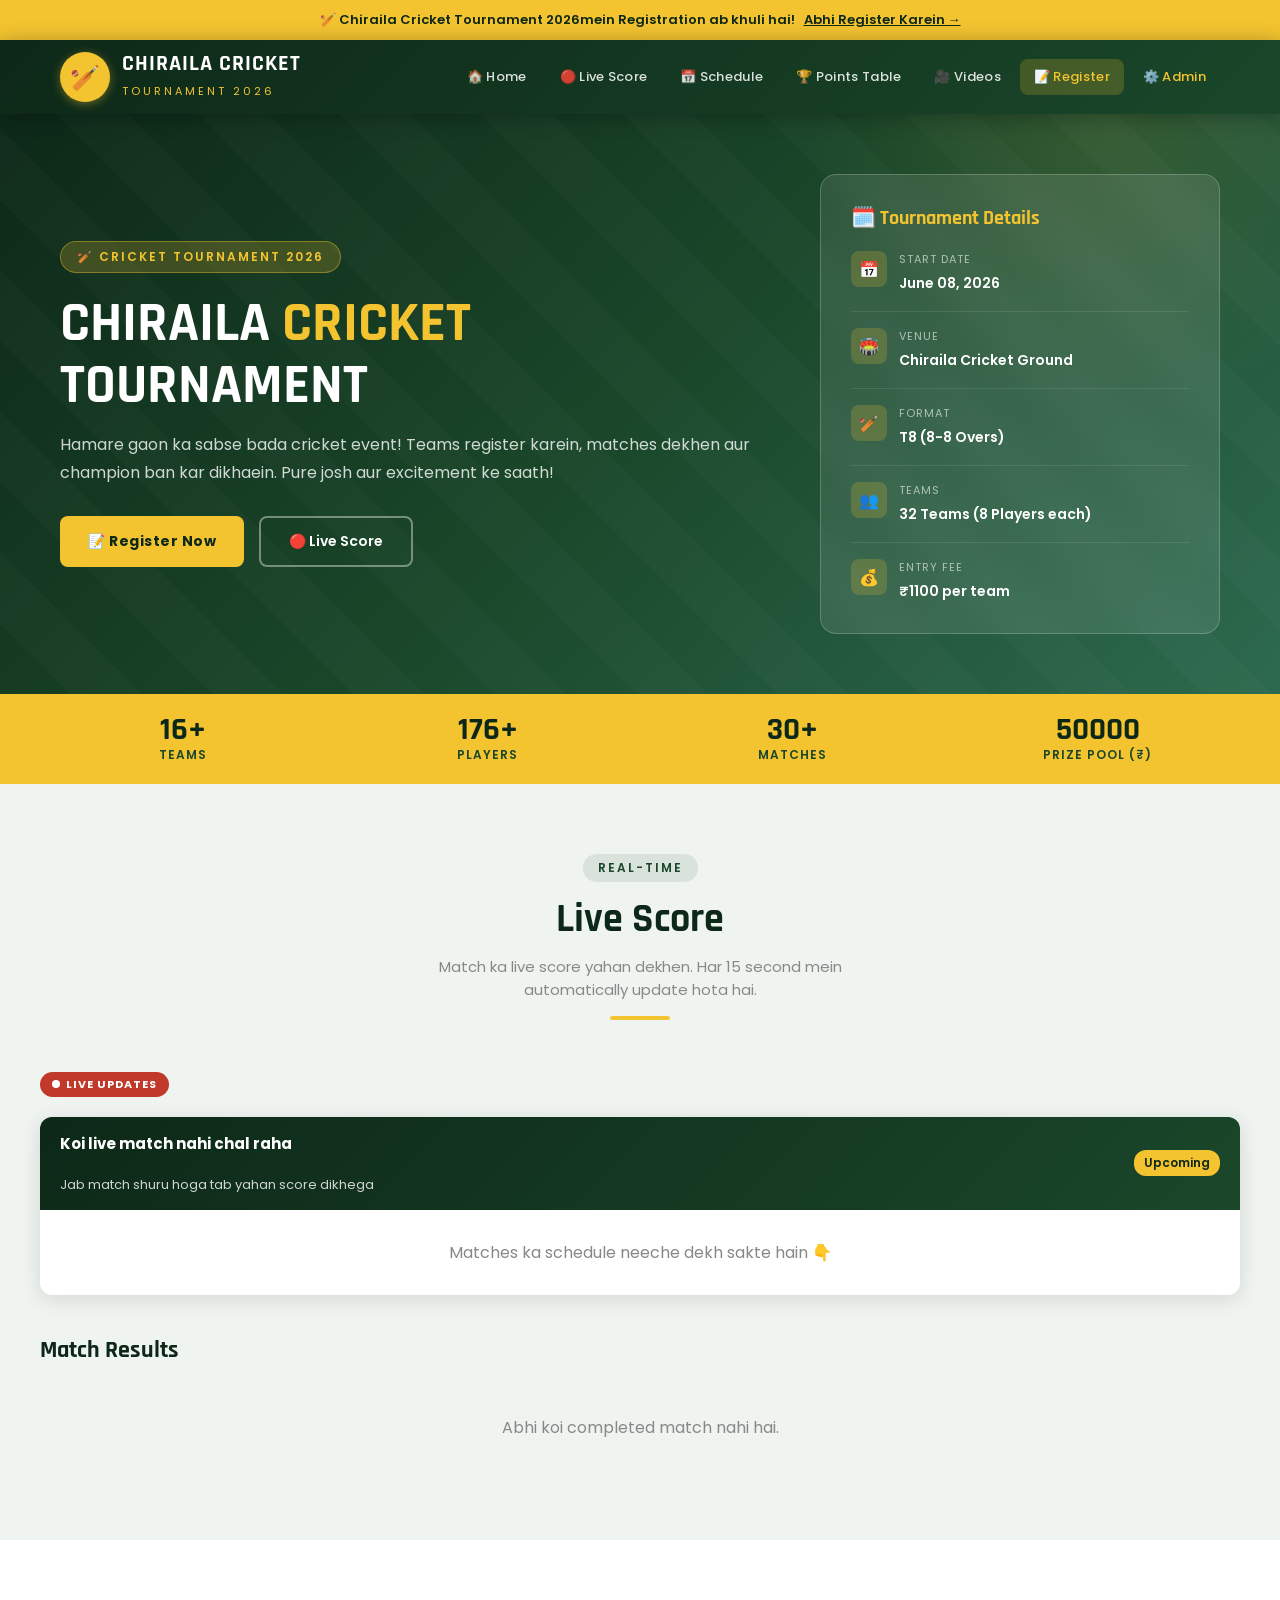
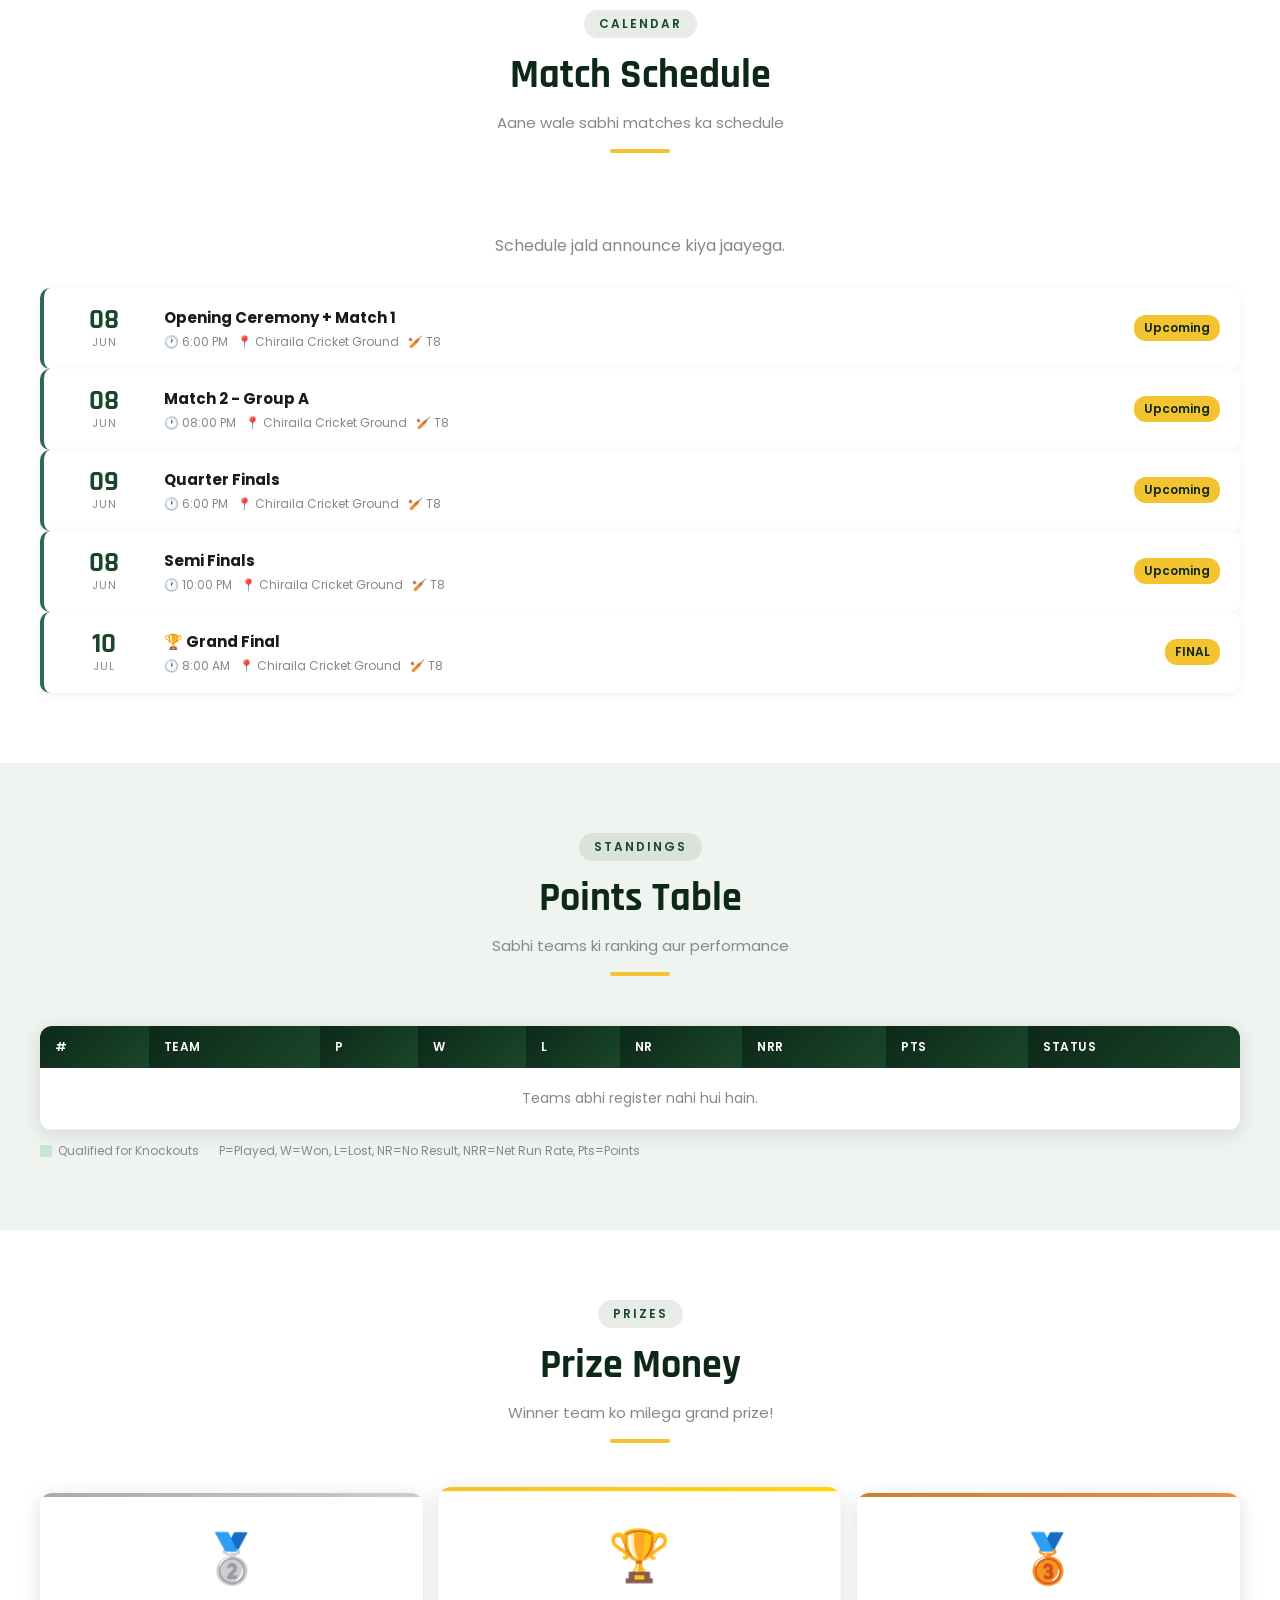
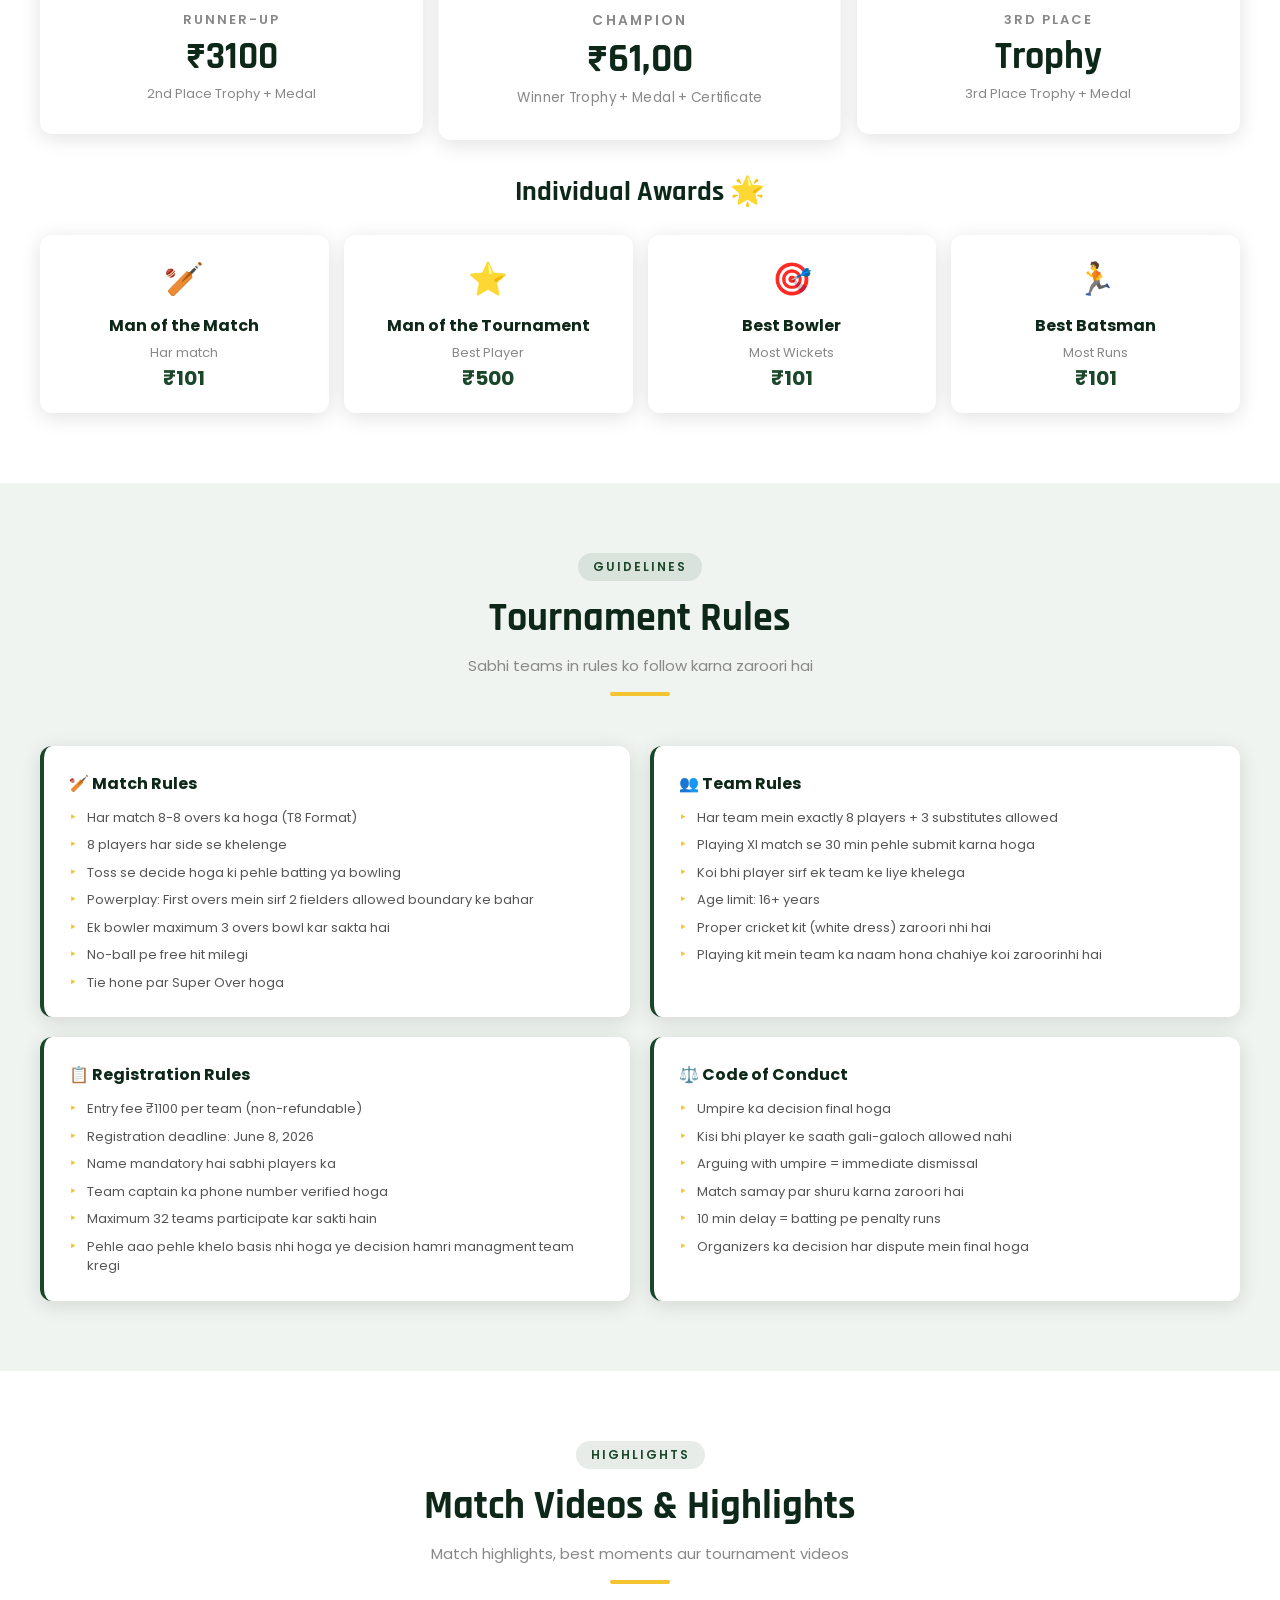
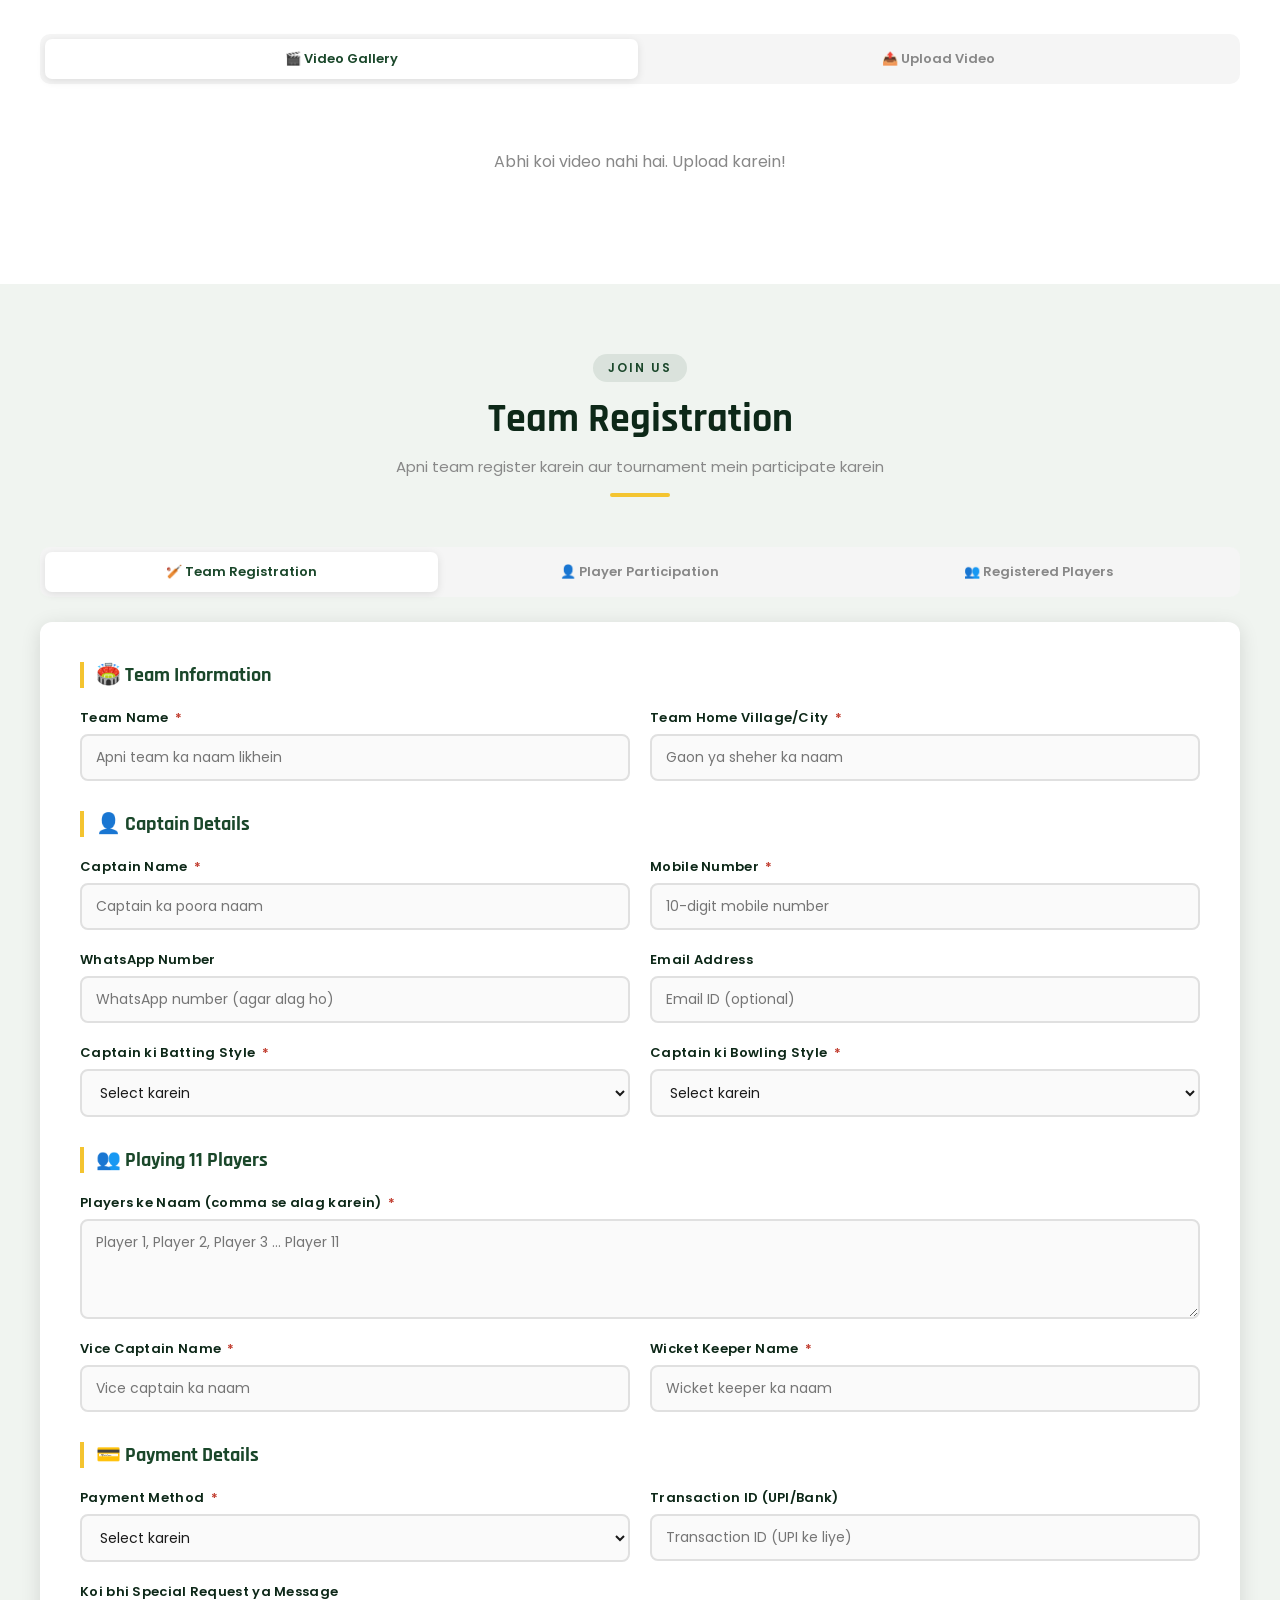
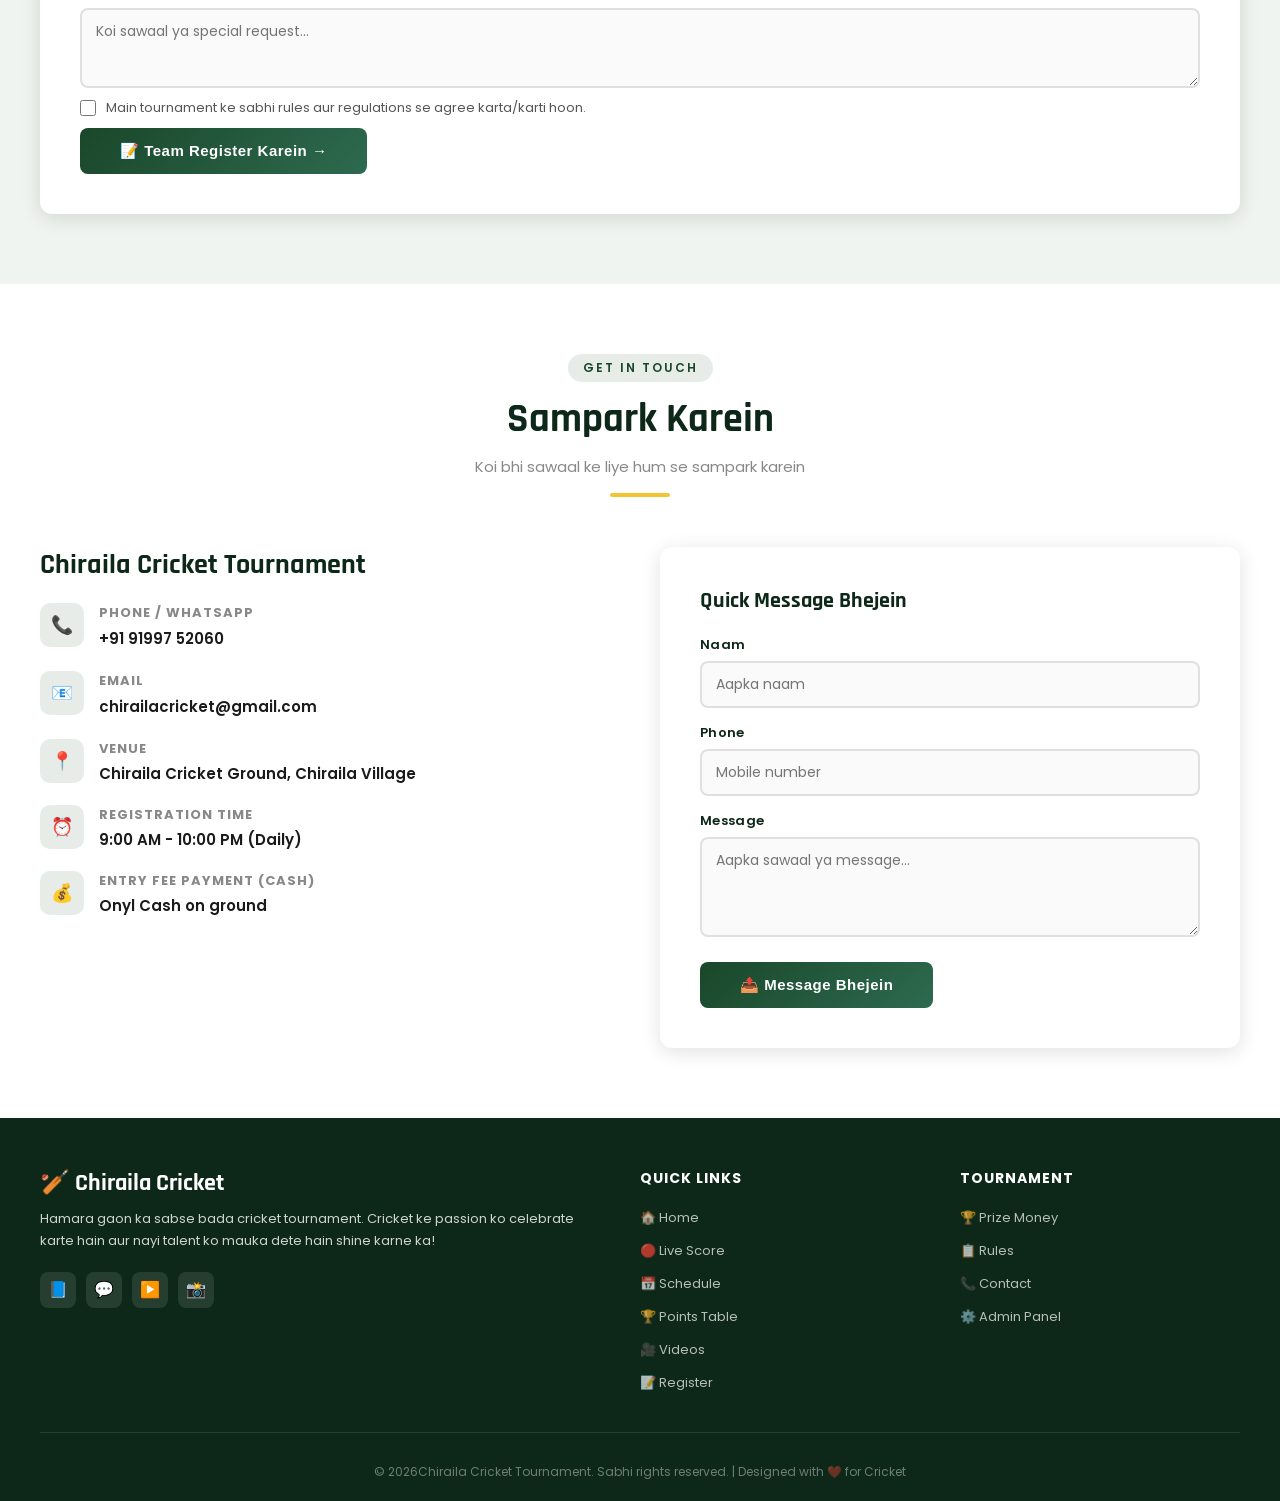
==== commit 26d72480: "Update tournament details for 2026 - Year updated to 2026 - Format changed to T8 (8 overs) - Teams u" ====
--- a/index.html
+++ b/index.html
@@ -73,7 +73,7 @@
         <div class="info-icon">🏏</div>
         <div class="info-text">
           <label>Format</label>
-          <span>T8 (08-80 Overs)</span>
+          <span>T8 (8-8 Overs)</span>
         </div>
       </div>
       <div class="info-item">
